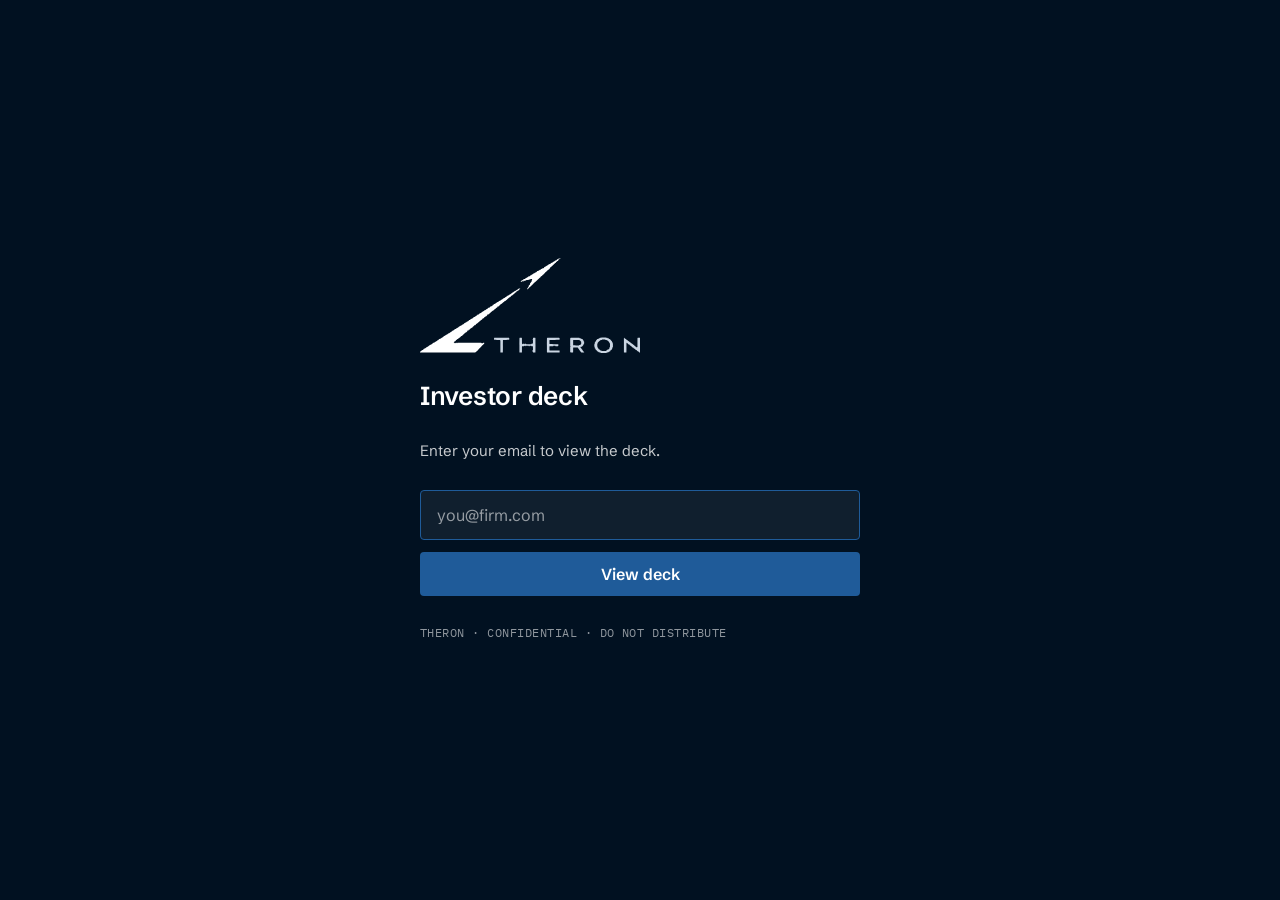
==== deck/index.html @ a3c17860 "Add email-gated investor deck at /deck 14-slide raise deck exported from Claude Design (design-syste" ====
<!DOCTYPE html>
<html lang="en">
<head>
<meta charset="UTF-8">
<meta name="viewport" content="width=device-width, initial-scale=1.0">
<meta name="robots" content="noindex, nofollow">
<title>Theron — Investor Deck</title>
<link rel="icon" href="../assets/favicon.svg" type="image/svg+xml">
<link rel="stylesheet" href="ds/tokens/fonts.css">
<link rel="stylesheet" href="ds/tokens/colors.css">
<link rel="stylesheet" href="ds/tokens/typography.css">
<link rel="stylesheet" href="ds/tokens/spacing.css">
<link rel="stylesheet" href="ds/tokens/effects.css">
<style>
:root{--d-display:96px;--d-title:72px;--d-subtitle:44px;--d-body:34px;--d-small:28px;--d-mono:24px;--d-callout:200px;--d-pad-x:96px;--d-pad-top:104px;--d-pad-bottom:150px;--d-gap-title:48px;--d-gap-item:24px}
html,body{margin:0;padding:0;background:var(--near-black);height:100%;overflow:hidden}
a{color:var(--brand-blue)}a:hover{color:var(--brand-blue-hover)}

/* ---- Email gate ---- */
#gate{position:fixed;inset:0;display:flex;align-items:center;justify-content:center;background:var(--near-black);z-index:100;padding:24px}
.gate-card{width:100%;max-width:440px;display:flex;flex-direction:column;gap:28px}
.gate-card img{width:220px;align-self:flex-start}
.gate-card h1{margin:0;font:600 26px/1.2 var(--font-sans);color:#fff;letter-spacing:-.01em}
.gate-card p{margin:0;font:400 15px/1.5 var(--font-sans);color:var(--white-2)}
.gate-form{display:flex;flex-direction:column;gap:12px}
.gate-form input{font:400 16px/1 var(--font-sans);padding:14px 16px;border-radius:4px;border:1px solid var(--line-on-dark);background:rgba(255,255,255,.06);color:#fff;outline:none}
.gate-form input::placeholder{color:var(--white-3)}
.gate-form input:focus{border-color:var(--brand-blue)}
.gate-form button{font:600 16px/1 var(--font-sans);padding:14px 16px;border-radius:4px;border:none;background:var(--brand-blue);color:#fff;cursor:pointer}
.gate-form button:hover{background:var(--brand-blue-hover)}
.gate-error{font:400 13px/1.4 var(--font-sans);color:var(--signal-orange);display:none}
.gate-note{font:400 12px/1.5 var(--font-mono);color:var(--white-3);letter-spacing:.04em}

/* ---- Deck ---- */
#deck{position:fixed;inset:0;display:none;align-items:center;justify-content:center;user-select:none;-webkit-user-select:none;cursor:pointer}
#stage{position:relative;width:1920px;height:1080px;transform-origin:center center;overflow:hidden;background:var(--near-black)}
#stage section{position:absolute;top:0;left:0;width:1920px;height:1080px;box-sizing:border-box}
#stage section:not(.active){display:none !important}
#hud{position:fixed;left:0;right:0;bottom:0;display:flex;align-items:center;justify-content:space-between;padding:14px 20px;z-index:50;pointer-events:none;opacity:.85}
#hud .counter{font:500 12px/1 var(--font-mono);letter-spacing:.08em;color:rgba(255,255,255,.55)}
#hud .hint{font:500 11px/1 var(--font-mono);letter-spacing:.08em;color:rgba(255,255,255,.35);text-transform:uppercase}
#progress{position:fixed;top:0;left:0;height:2px;background:var(--brand-blue);z-index:60;transition:width .25s ease}
</style>
</head>
<body>

<div id="gate">
  <div class="gate-card">
    <img src="assets/logo/theron-lockup-reverse.svg" alt="Theron">
    <h1>Investor deck</h1>
    <p>Enter your email to view the deck.</p>
    <form class="gate-form" id="gateForm">
      <input type="email" id="gateEmail" name="email" placeholder="you@firm.com" required autocomplete="email" autofocus>
      <button type="submit" id="gateBtn">View deck</button>
      <div class="gate-error" id="gateError">Please enter a valid email address.</div>
    </form>
    <div class="gate-note">THERON &middot; CONFIDENTIAL &middot; DO NOT DISTRIBUTE</div>
  </div>
</div>

<div id="progress"></div>
<div id="deck">
  <div id="stage">
<section data-label="Cover" style="background:var(--near-black);color:#fff;font-family:var(--font-sans);overflow:hidden" data-om-slide-id="8770e56f">
  <div style="position:absolute;inset:0"><img src="assets/cover-humvee-sunset.png" alt="Turret mounted on a Humvee at dusk, Wyoming, 24 August 2026" style="display:block;width:100%;height:100%;object-fit:cover;opacity:.55;transform:rotate(3.5deg) scale(1.1);transform-origin:center"></div>
  <div style="position:absolute;inset:0;background:linear-gradient(180deg,rgba(1,17,33,.35) 0%,rgba(1,17,33,.9) 100%);pointer-events:none"></div>
  <div style="position:absolute;top:var(--d-pad-top);left:var(--d-pad-x);display:flex;flex-direction:column;gap:32px;pointer-events:none">
    <div style="width:48px;height:6px;background:var(--signal-orange)"></div>
    <img src="assets/logo/theron-lockup-reverse.svg" alt="Theron Defense" style="width:260px">
  </div>
  <div style="position:absolute;left:var(--d-pad-x);right:var(--d-pad-x);bottom:var(--d-pad-bottom);display:flex;flex-direction:column;gap:32px;pointer-events:none">
    <div style="font:500 var(--d-mono)/1 var(--font-mono);letter-spacing:.06em;text-transform:uppercase;color:var(--white-2)">RAISE ROUND · SEPTEMBER 2026</div>
    <h1 style="margin:0;font:700 var(--d-display)/1.02 var(--font-sans);letter-spacing:-.02em;max-width:1400px;text-wrap:pretty">Defense hardware, <br>built at the speed of software.</h1>
  </div>
  <div style="position:absolute;left:var(--d-pad-x);right:var(--d-pad-x);bottom:44px;display:flex;justify-content:space-between;font:400 var(--d-mono)/1 var(--font-mono);letter-spacing:.06em;text-transform:uppercase;color:var(--white-3)"><span>THERON DEFENSE</span><span>01</span></div>
</section>

<section data-label="Best small C-UAS" style="background:var(--warm-light);color:var(--near-black);font-family:var(--font-sans);box-sizing:border-box;display:grid;grid-template-columns:860px minmax(0,1fr);overflow:hidden" data-om-slide-id="d2d1223f">
  <div style="height:1080px;overflow:hidden;background:var(--warm-mid)">
    <img src="assets/turret-closeup-860-v20.png" alt="Turret head on a vehicle roof, 19 August 2026" style="display:block;width:100%;height:100%;object-fit:cover">
  </div>
  <div style="position:relative;padding:var(--d-pad-top) var(--d-pad-x) var(--d-pad-bottom) 64px;display:flex;flex-direction:column;justify-content:center;gap:56px">
    <h2 style="margin:0;font:700 var(--d-title)/1.05 var(--font-sans);letter-spacing:-.02em;text-wrap:pretty">We built the smallest and cheapest C-UAS system in the market</h2>
    <div style="display:flex;flex-direction:column;gap:20px">
      <div style="display:flex;flex-wrap:wrap;gap:24px 56px">
        <div style="font:500 72px/1 var(--font-mono);letter-spacing:-.02em;color:var(--signal-orange)">10x smaller*</div>
        <div style="font:500 72px/1 var(--font-mono);letter-spacing:-.02em;color:var(--signal-orange)">10x cheaper*</div>
      </div>
      <div style="font:400 var(--d-mono)/1.4 var(--font-mono);letter-spacing:.06em;text-transform:uppercase;color:var(--ink-3)">* COMPARED TO ACS BULLFROG</div>
    </div>
    <div style="position:absolute;left:64px;right:var(--d-pad-x);bottom:44px;display:flex;justify-content:space-between;font:400 var(--d-mono)/1 var(--font-mono);letter-spacing:.06em;text-transform:uppercase;color:var(--ink-3)"><span>THERON DEFENSE</span><span>02</span></div>
  </div>
</section>

<section data-label="5 months, under $500K" style="background:var(--warm-light);color:var(--near-black);font-family:var(--font-sans);padding:var(--d-pad-top) var(--d-pad-x) var(--d-pad-bottom);box-sizing:border-box;display:flex;flex-direction:column;gap:32px" data-om-slide-id="7a0f0cd4">
  <div style="display:flex;flex-direction:column;gap:var(--d-gap-item)">
    <h2 style="margin:0;font:700 var(--d-title)/1.05 var(--font-sans);letter-spacing:-.02em">We developed it in 5 months</h2>
    <p style="margin:0;font:500 var(--d-small)/1.3 var(--font-sans);color:var(--ink-2);text-wrap:pretty">Speed is our moat. We developed a playbook to move military hardware development at the speed of software.</p>
  </div>
  <div style="display:flex;flex-direction:column;flex:1;justify-content:flex-start">
    <div style="background:#fff;border:1px solid var(--line);border-radius:4px;padding:32px;display:flex;flex-direction:column;gap:24px">
    <div style="font:500 var(--d-mono)/1 var(--font-mono);letter-spacing:.06em;text-transform:uppercase;color:var(--ink-3)">TIME TO A WORKING PRODUCT</div>
    <div style="display:grid;grid-template-columns:max-content 1fr;column-gap:32px;row-gap:16px;align-items:center">
      <div></div>
      <div style="position:relative;height:28px;border-bottom:1px solid var(--line-strong)"><div style="position:absolute;left:0;top:0;font:500 var(--d-mono)/1 var(--font-mono);letter-spacing:.06em;text-transform:uppercase;color:var(--ink-3)">START</div><div style="position:absolute;left:254px;top:0;transform:translateX(-50%);font:500 var(--d-mono)/1 var(--font-mono);letter-spacing:.06em;text-transform:uppercase;color:var(--ink-3)">1 YR</div><div style="position:absolute;left:509px;top:0;transform:translateX(-50%);font:500 var(--d-mono)/1 var(--font-mono);letter-spacing:.06em;text-transform:uppercase;color:var(--ink-3)">2 YR</div><div style="position:absolute;left:763px;top:0;transform:translateX(-50%);font:500 var(--d-mono)/1 var(--font-mono);letter-spacing:.06em;text-transform:uppercase;color:var(--ink-3)">3 YR</div><div style="position:absolute;left:1017px;top:0;transform:translateX(-50%);font:500 var(--d-mono)/1 var(--font-mono);letter-spacing:.06em;text-transform:uppercase;color:var(--ink-3)">4 YR</div></div>
      <div style="display:flex;align-items:baseline;justify-content:space-between;gap:32px;white-space:nowrap"><div style="font:400 var(--d-small)/1.2 var(--font-sans)">Allen Control Systems</div><div style="font:500 var(--d-mono)/1 var(--font-mono);letter-spacing:.06em;text-transform:uppercase;color:var(--ink-2)">NO MVP</div></div>
      <div style="position:relative;height:40px;display:flex;align-items:center;gap:20px"><div style="width:1060px;flex:none;height:40px;background:var(--slate-blue-tint);border-radius:2px"></div><div style="font:500 var(--d-mono)/1 var(--font-mono);letter-spacing:.06em;text-transform:uppercase;color:var(--ink-2);white-space:nowrap">4+ YEARS</div></div>
      <div style="display:flex;align-items:baseline;justify-content:space-between;gap:32px;white-space:nowrap"><div style="font:400 var(--d-small)/1.2 var(--font-sans)">9 Mothers</div><div style="font:500 var(--d-mono)/1 var(--font-mono);letter-spacing:.06em;text-transform:uppercase;color:var(--ink-2)">NO MVP</div></div>
      <div style="position:relative;height:40px;display:flex;align-items:center;gap:20px"><div style="width:551px;flex:none;height:40px;background:var(--slate-blue-tint);border-radius:2px"></div><div style="font:500 var(--d-mono)/1 var(--font-mono);letter-spacing:.06em;text-transform:uppercase;color:var(--ink-2);white-space:nowrap">2+ YEARS</div></div>
      <div style="display:flex;align-items:baseline;justify-content:space-between;gap:32px;white-space:nowrap"><div style="font:600 var(--d-small)/1.2 var(--font-sans)">Theron</div><div style="font:500 var(--d-mono)/1 var(--font-mono);letter-spacing:.06em;text-transform:uppercase;color:var(--near-black)">WORKING PRODUCT</div></div>
      <div style="position:relative;height:40px;display:flex;align-items:center;gap:20px"><div style="width:110px;flex:none;height:40px;background:var(--signal-orange);border-radius:2px"></div><div style="font:500 var(--d-mono)/1 var(--font-mono);letter-spacing:.06em;text-transform:uppercase;color:var(--near-black);white-space:nowrap">5 MONTHS</div></div>
      </div>
    </div>
    <svg viewBox="0 0 1728 96" preserveAspectRatio="none" style="width:100%;height:96px;display:block;margin-top:-32px;position:relative" aria-hidden="true"><polygon points="479,0 564,0 1728,96 0,96" fill="rgba(232,223,218,.55)"></polygon><line x1="479" y1="0" x2="0" y2="96" stroke="rgba(1,17,33,.28)" stroke-width="1.5" stroke-dasharray="6 6" vector-effect="non-scaling-stroke"></line><line x1="564" y1="0" x2="1728" y2="96" stroke="rgba(1,17,33,.28)" stroke-width="1.5" stroke-dasharray="6 6" vector-effect="non-scaling-stroke"></line></svg>
    <div style="background:rgba(232,223,218,.55);border-radius:0 0 4px 4px;padding:40px 32px;display:flex;flex-direction:column;justify-content:center">
      <div style="position:relative">
        <div style="position:absolute;left:0;right:0;top:11px;height:1px;background:var(--line)"></div>
        <div style="display:grid;grid-template-columns:repeat(5,minmax(0,1fr));gap:32px;position:relative">
        <div style="display:flex;flex-direction:column;gap:12px;align-items:flex-start;text-align:left"><div style="width:22px;height:22px;border-radius:50%;background:var(--brand-blue);border:4px solid var(--warm-light);box-sizing:border-box"></div><div style="display:flex;flex-direction:column;gap:6px;align-items:flex-start"><div style="font:500 var(--d-mono)/1 var(--font-mono);letter-spacing:.06em;text-transform:uppercase;color:var(--near-black)">APR 14</div><div style="font:500 var(--d-mono)/1 var(--font-mono);letter-spacing:.06em;text-transform:uppercase;color:var(--ink-3)">DAY 0</div></div><div style="font:500 var(--d-small)/1.25 var(--font-sans);text-wrap:pretty">Incorporated</div></div>
        <div style="display:flex;flex-direction:column;gap:12px;align-items:flex-start;text-align:left"><div style="width:22px;height:22px;border-radius:50%;background:var(--brand-blue);border:4px solid var(--warm-light);box-sizing:border-box"></div><div style="display:flex;flex-direction:column;gap:6px;align-items:flex-start"><div style="font:500 var(--d-mono)/1 var(--font-mono);letter-spacing:.06em;text-transform:uppercase;color:var(--near-black)">MAY 17</div><div style="font:500 var(--d-mono)/1 var(--font-mono);letter-spacing:.06em;text-transform:uppercase;color:var(--ink-3)">DAY 33</div></div><div style="font:500 var(--d-small)/1.25 var(--font-sans);text-wrap:pretty">First stationary interception</div></div>
        <div style="display:flex;flex-direction:column;gap:12px;align-items:flex-start;text-align:left"><div style="width:22px;height:22px;border-radius:50%;background:var(--brand-blue);border:4px solid var(--warm-light);box-sizing:border-box"></div><div style="display:flex;flex-direction:column;gap:6px;align-items:flex-start"><div style="font:500 var(--d-mono)/1 var(--font-mono);letter-spacing:.06em;text-transform:uppercase;color:var(--near-black)">JUN 24</div><div style="font:500 var(--d-mono)/1 var(--font-mono);letter-spacing:.06em;text-transform:uppercase;color:var(--ink-3)">DAY 71</div></div><div style="font:500 var(--d-small)/1.25 var(--font-sans);text-wrap:pretty">Stationary interception rate over 90%</div></div>
        <div style="display:flex;flex-direction:column;gap:12px;align-items:flex-start;text-align:left"><div style="width:22px;height:22px;border-radius:50%;background:var(--brand-blue);border:4px solid var(--warm-light);box-sizing:border-box"></div><div style="display:flex;flex-direction:column;gap:6px;align-items:flex-start"><div style="font:500 var(--d-mono)/1 var(--font-mono);letter-spacing:.06em;text-transform:uppercase;color:var(--near-black)">AUG 11</div><div style="font:500 var(--d-mono)/1 var(--font-mono);letter-spacing:.06em;text-transform:uppercase;color:var(--ink-3)">DAY 119</div></div><div style="font:500 var(--d-small)/1.25 var(--font-sans);text-wrap:pretty">First intercept from a moving vehicle</div></div>
        <div style="display:flex;flex-direction:column;gap:12px;align-items:flex-start;text-align:left"><div style="width:22px;height:22px;border-radius:50%;background:var(--brand-blue);border:4px solid var(--warm-light);box-sizing:border-box"></div><div style="display:flex;flex-direction:column;gap:6px;align-items:flex-start"><div style="font:500 var(--d-mono)/1 var(--font-mono);letter-spacing:.06em;text-transform:uppercase;color:var(--near-black)">SEP 2</div><div style="font:500 var(--d-mono)/1 var(--font-mono);letter-spacing:.06em;text-transform:uppercase;color:var(--ink-3)">DAY 141</div></div><div style="font:500 var(--d-small)/1.25 var(--font-sans);text-wrap:pretty">Moving interception rate over 90%</div></div>
        </div>
      </div>
    </div>
  </div>
  <div style="position:absolute;left:var(--d-pad-x);right:var(--d-pad-x);bottom:44px;display:flex;justify-content:space-between;font:400 var(--d-mono)/1 var(--font-mono);letter-spacing:.06em;text-transform:uppercase;color:var(--ink-3)"><span>THERON DEFENSE</span><span>03</span></div>
</section>



<section data-label="Then we went to market" style="background:var(--near-black);color:#fff;font-family:var(--font-sans);padding:var(--d-pad-top) var(--d-pad-x) var(--d-pad-bottom);box-sizing:border-box;display:flex;flex-direction:column;justify-content:flex-end;gap:var(--d-gap-title);position:relative;overflow:hidden" data-om-slide-id="ef45b42f">
  <div style="position:absolute;inset:0;pointer-events:none"><img src="assets/theron-demo-3-15s.gif" alt="" style="display:block;width:100%;height:100%;object-fit:cover;opacity:.7"></div>
  <div style="position:absolute;inset:0;background:linear-gradient(180deg,rgba(1,17,33,0) 0%,rgba(1,17,33,.15) 45%,rgba(1,17,33,.92) 100%);pointer-events:none"></div>
  <p style="position:relative;margin:0;font:500 var(--d-subtitle)/1.25 var(--font-sans);color:var(--white-2);max-width:1500px;text-wrap:pretty">After talking to customers, <br>we realized we are not just the smallest and cheapest...</p>
  <h2 style="position:relative;margin:0;font:700 var(--d-display)/1.02 var(--font-sans);letter-spacing:-.02em;white-space:nowrap">We are the only solution that works.</h2>
  <div style="position:absolute;left:var(--d-pad-x);right:var(--d-pad-x);bottom:44px;display:flex;justify-content:space-between;font:400 var(--d-mono)/1 var(--font-mono);letter-spacing:.06em;text-transform:uppercase;color:var(--white-3)"><span>THERON DEFENSE</span><span>04</span></div>
</section>

<section data-label="Evidence 1: the reaction" style="background:var(--warm-light);color:var(--near-black);font-family:var(--font-sans);padding:var(--d-pad-top) var(--d-pad-x) var(--d-pad-bottom);box-sizing:border-box;display:flex;flex-direction:column;gap:var(--d-gap-title)" data-om-slide-id="8a651738">
  <div style="display:flex;flex-direction:column;gap:var(--d-gap-item)">
    <h2 style="margin:0;font:700 var(--d-title)/1.05 var(--font-sans);letter-spacing:-.02em">Evidence 1: the reaction</h2>
  </div>
  <div style="display:grid;grid-template-columns:560px 1fr;gap:56px;flex:1;min-height:0">
    <div style="display:flex;flex-direction:column;gap:20px">
      <div style="position:relative;flex:1;min-height:0;background:var(--slate-blue);border-radius:4px;overflow:hidden">
        <div style="position:absolute;inset:0"><img src="assets/theron-demo.gif" alt="Field demo footage" style="display:block;width:100%;height:100%;object-fit:cover"></div>
        <div style="position:absolute;left:20px;top:20px;background:var(--near-black);color:#fff;padding:10px 14px;font:500 var(--d-mono)/1 var(--font-mono);letter-spacing:.06em;text-transform:uppercase">SHOTS SIMPLY CUT TOGETHER</div>
      </div>
      <div style="font:400 var(--d-small)/1.35 var(--font-sans);color:var(--ink-2)">What we showed: field video, no sizzle reel, no CGI.</div>
    </div>
    <div style="display:flex;flex-direction:column;gap:28px">
      <div style="background:#fff;border:1px solid var(--line);border-radius:4px;padding:28px 32px;display:flex;flex-direction:column;gap:16px">
        <div style="font:500 var(--d-mono)/1 var(--font-mono);letter-spacing:.06em;text-transform:uppercase;color:var(--brand-blue)">IMMEDIATE RESPONSE</div>
        <div style="display:grid;grid-template-columns:1fr 1fr 1fr;gap:24px">
          <div style="display:flex;flex-direction:column;gap:8px"><div style="font:500 var(--d-mono)/1 var(--font-mono);letter-spacing:.06em;text-transform:uppercase;color:var(--ink-3)">WHO</div><div style="font:500 var(--d-small)/1.3 var(--font-sans)">[Unit / organisation, by role]</div></div>
          <div style="display:flex;flex-direction:column;gap:8px"><div style="font:500 var(--d-mono)/1 var(--font-mono);letter-spacing:.06em;text-transform:uppercase;color:var(--ink-3)">WHAT THEY SAID</div><div style="font:500 var(--d-small)/1.3 var(--font-sans)">[Quote or paraphrase]</div></div>
          <div style="display:flex;flex-direction:column;gap:8px"><div style="font:500 var(--d-mono)/1 var(--font-mono);letter-spacing:.06em;text-transform:uppercase;color:var(--ink-3)">HOW FAST THEY MOVED</div><div style="font:500 var(--d-small)/1.3 var(--font-sans)">[Days from demo to next step]</div></div>
        </div>
      </div>
      <div style="background:#fff;border:1px solid var(--line);border-radius:4px;padding:28px 32px;display:flex;flex-direction:column;gap:16px">
        <div style="font:500 var(--d-mono)/1 var(--font-mono);letter-spacing:.06em;text-transform:uppercase;color:var(--brand-blue)">THE PIPELINE IT PRODUCED</div>
        <div style="display:grid;grid-template-columns:1fr 1fr 1fr;gap:24px">
          <div style="display:flex;flex-direction:column;gap:8px"><div style="font:500 var(--d-mono)/1 var(--font-mono);letter-spacing:.06em;text-transform:uppercase;color:var(--ink-3)">LOIS</div><div style="font:500 var(--d-body)/1.2 var(--font-mono)">0</div></div>
          <div style="display:flex;flex-direction:column;gap:8px"><div style="font:500 var(--d-mono)/1 var(--font-mono);letter-spacing:.06em;text-transform:uppercase;color:var(--ink-3)">US MILITARY ENGAGEMENTS</div><div style="font:500 var(--d-body)/1.2 var(--font-mono)">0</div></div>
          <div style="display:flex;flex-direction:column;gap:8px"><div style="font:500 var(--d-mono)/1 var(--font-mono);letter-spacing:.06em;text-transform:uppercase;color:var(--ink-3)">SIZE · STAGE</div><div style="font:500 var(--d-body)/1.2 var(--font-mono)">0</div></div>
        </div>
      </div>
      <div style="background:var(--warm-mid);border-radius:4px;padding:24px 32px;font:500 var(--d-body)/1.25 var(--font-sans);text-wrap:pretty">This is how people react to the first working product, not the third.</div>
    </div>
  </div>
  <div style="position:absolute;left:var(--d-pad-x);right:var(--d-pad-x);bottom:44px;display:flex;justify-content:space-between;font:400 var(--d-mono)/1 var(--font-mono);letter-spacing:.06em;text-transform:uppercase;color:var(--ink-3)"><span>THERON DEFENSE</span><span>05</span></div>
</section>

<section data-label="Evidence 2: Ukraine and Israel" style="background:var(--warm-light);color:var(--near-black);font-family:var(--font-sans);padding:var(--d-pad-top) var(--d-pad-x) var(--d-pad-bottom);box-sizing:border-box;display:flex;flex-direction:column;gap:var(--d-gap-title)" data-om-slide-id="836647dc">
  <div style="display:flex;flex-direction:column;gap:var(--d-gap-item)">
    <h2 style="margin:0;font:700 var(--d-title)/1.05 var(--font-sans);letter-spacing:-.02em">Evidence 2: Ukraine and Israel</h2>
    <p style="margin:0;font:500 var(--d-subtitle)/1.2 var(--font-sans);color:var(--brand-blue);text-wrap:pretty">A Ukrainian demo is a US demo. SOCOM scouts are in the room.</p>
  </div>
  <div style="display:grid;grid-template-columns:1fr 1fr;gap:40px;flex:1;min-height:0">
    <div style="background:#fff;border:1px solid var(--line);border-radius:4px;padding:32px 36px;display:flex;flex-direction:column;gap:20px">
      <div style="font:500 var(--d-mono)/1 var(--font-mono);letter-spacing:.06em;text-transform:uppercase;color:var(--brand-blue)">UKRAINE</div>
      <div style="font:600 var(--d-body)/1.25 var(--font-sans);text-wrap:pretty">Combat customer. US observers present at demos.</div>
      <div style="display:grid;grid-template-columns:260px 1fr;row-gap:14px;column-gap:24px;padding-top:12px;border-top:1px solid var(--line)">
        <div style="font:500 var(--d-mono)/1.3 var(--font-mono);letter-spacing:.06em;text-transform:uppercase;color:var(--ink-3)">UNITS</div><div style="font:500 var(--d-small)/1.3 var(--font-sans)">[By role]</div>
        <div style="font:500 var(--d-mono)/1.3 var(--font-mono);letter-spacing:.06em;text-transform:uppercase;color:var(--ink-3)">STAGE</div><div style="font:500 var(--d-small)/1.3 var(--font-sans)">[Demo · test · LOI]</div>
        <div style="font:500 var(--d-mono)/1.3 var(--font-mono);letter-spacing:.06em;text-transform:uppercase;color:var(--ink-3)">NEAR-TERM MILESTONE</div><div style="font:500 var(--d-small)/1.3 var(--font-sans)">[What · when]</div>
      </div>
    </div>
    <div style="background:#fff;border:1px solid var(--line);border-radius:4px;padding:32px 36px;display:flex;flex-direction:column;gap:20px">
      <div style="font:500 var(--d-mono)/1 var(--font-mono);letter-spacing:.06em;text-transform:uppercase;color:var(--brand-blue)">ISRAEL</div>
      <div style="font:600 var(--d-body)/1.25 var(--font-sans);text-wrap:pretty">Same shape: combat validation US acquisitions already trusts.</div>
      <div style="display:grid;grid-template-columns:260px 1fr;row-gap:14px;column-gap:24px;padding-top:12px;border-top:1px solid var(--line)">
        <div style="font:500 var(--d-mono)/1.3 var(--font-mono);letter-spacing:.06em;text-transform:uppercase;color:var(--ink-3)">UNITS</div><div style="font:500 var(--d-small)/1.3 var(--font-sans)">[By role]</div>
        <div style="font:500 var(--d-mono)/1.3 var(--font-mono);letter-spacing:.06em;text-transform:uppercase;color:var(--ink-3)">STAGE</div><div style="font:500 var(--d-small)/1.3 var(--font-sans)">[Demo · test · LOI]</div>
        <div style="font:500 var(--d-mono)/1.3 var(--font-mono);letter-spacing:.06em;text-transform:uppercase;color:var(--ink-3)">NEAR-TERM MILESTONE</div><div style="font:500 var(--d-small)/1.3 var(--font-sans)">[What · when]</div>
      </div>
    </div>
  </div>
  <div style="background:var(--warm-mid);border-radius:4px;padding:24px 32px;font:500 var(--d-body)/1.25 var(--font-sans);text-wrap:pretty">Any US company with a working product would be doing this. None are.</div>
  <div style="position:absolute;left:var(--d-pad-x);right:var(--d-pad-x);bottom:44px;display:flex;justify-content:space-between;font:400 var(--d-mono)/1 var(--font-mono);letter-spacing:.06em;text-transform:uppercase;color:var(--ink-3)"><span>THERON DEFENSE</span><span>06</span></div>
</section>

<section data-label="The window" style="background:var(--near-black);color:#fff;font-family:var(--font-sans);padding:var(--d-pad-top) var(--d-pad-x) var(--d-pad-bottom);box-sizing:border-box;display:flex;flex-direction:column;gap:var(--d-gap-title)" data-om-slide-id="3a10a0bf">
  <div style="display:flex;flex-direction:column;gap:28px">
    <div style="width:48px;height:6px;background:var(--signal-orange)"></div>
    <h2 style="margin:0;font:700 var(--d-title)/1.05 var(--font-sans);letter-spacing:-.02em;white-space:nowrap">The lead is temporary. The land grab isn't.</h2>
  </div>
  <div style="position:relative;height:560px;flex:none;margin-top:auto;margin-bottom:auto">
    <svg viewBox="0 0 1728 560" style="position:absolute;inset:0;width:100%;height:100%;overflow:visible" aria-hidden="true">
      <rect x="40" y="-64" width="520" height="554" fill="rgba(255,255,255,.07)"></rect>
      <line x1="560" y1="-64" x2="560" y2="490" stroke="rgba(255,255,255,.45)" stroke-width="2" stroke-dasharray="10 10"></line>
      <line x1="40" y1="490" x2="1728" y2="490" stroke="rgba(255,255,255,.55)" stroke-width="2"></line>
      <path d="M 60 470 C 500 470, 900 360, 1290 360" fill="none" stroke="rgba(255,255,255,.4)" stroke-width="6" stroke-dasharray="14 14"></path>
      <path d="M 60 470 C 420 470, 760 220, 1290 40" fill="none" stroke="#D96826" stroke-width="8"></path>
      <circle cx="60" cy="470" r="16" fill="#fff"></circle>
    </svg>
    <div style="position:absolute;left:80px;top:200px;width:440px; display: flex; flex-direction: column; align-items: flex-start; text-align: center; gap: 8px">
      <div style="font:500 var(--d-mono)/1.35 var(--font-mono);letter-spacing:.06em;text-transform:uppercase;color:var(--signal-orange)">EXECUTE INSIDE THE WINDOW</div>
      <div style="font: 500 var(--d-small)/1.3 var(--font-sans); text-wrap: pretty; text-align: left">Land and expand before anyone else has a working product.</div>
    </div>
    <div style="position:absolute;left:900px;top:402px;width:760px;display:flex;flex-direction:column;gap:4px">
      
      <div style="font:500 var(--d-mono)/1.35 var(--font-mono);letter-spacing:.06em;text-transform:uppercase;color:var(--white-2)">MISS IT</div><div style="font:500 var(--d-small)/1.3 var(--font-sans);color:var(--white-2);text-wrap:pretty">Others catch up. We compete on price and size.</div>
    </div>
    <div style="position:absolute;left:1320px;top:-40px;width:408px;box-sizing:border-box;padding:0;display:flex;flex-direction:column;gap:8px">
      <div style="font:500 72px/1 var(--font-mono);letter-spacing:-.02em;color:var(--signal-orange)">$10B+</div>
      <div style="font:400 var(--d-small)/1.3 var(--font-sans);color:var(--white-2)">valuation</div>
    </div>
    <div style="position:absolute;left:1320px;top:275px;width:408px;box-sizing:border-box;padding:0;display:flex;flex-direction:column;gap:8px">
      <div style="font:500 72px/1 var(--font-mono);letter-spacing:-.02em">$100M+</div>
      <div style="font:400 var(--d-small)/1.3 var(--font-sans);color:var(--white-2)">valuation</div>
    </div>
    <div style="position:absolute;left:40px;top:508px;display:flex;flex-direction:column;gap:4px">
      <div style="font:500 var(--d-mono)/1.35 var(--font-mono);letter-spacing:.06em;text-transform:uppercase;color:var(--white-2)">NOW</div>
      <div style="font:500 var(--d-mono)/1.35 var(--font-mono);letter-spacing:.06em;text-transform:uppercase;color:var(--white-2)">SEP 2026</div>
    </div>
    <div style="position:absolute;left:560px;top:508px;transform:translateX(-50%);display:flex;flex-direction:column;gap:4px;text-align:center">
      <div style="font:500 var(--d-mono)/1.35 var(--font-mono);letter-spacing:.06em;text-transform:uppercase;color:var(--white-2)">6–12 MONTHS</div>
      <div style="font:500 var(--d-mono)/1.35 var(--font-mono);letter-spacing:.06em;text-transform:uppercase;color:var(--white-2)">WINDOW CLOSES</div>
    </div>
    <div style="position:absolute;right:0;top:508px;display:flex;flex-direction:column;gap:4px;text-align:right">
      <div style="font:500 var(--d-mono)/1.35 var(--font-mono);letter-spacing:.06em;text-transform:uppercase;color:var(--white-2)">2 YEARS</div>
      <div style="font:500 var(--d-mono)/1.35 var(--font-mono);letter-spacing:.06em;text-transform:uppercase;color:var(--white-2)">APR 2028</div>
    </div>
  </div>
  <div style="position:absolute;left:var(--d-pad-x);right:var(--d-pad-x);bottom:44px;display:flex;justify-content:space-between;font:400 var(--d-mono)/1 var(--font-mono);letter-spacing:.06em;text-transform:uppercase;color:var(--white-3)"><span>THERON DEFENSE</span><span>07</span></div>
</section>









<section data-label="Land and expand" style="background:var(--warm-light);color:var(--near-black);font-family:var(--font-sans);padding:72px var(--d-pad-x) 110px;box-sizing:border-box;display:flex;flex-direction:column;gap:24px" data-om-slide-id="52c6a06a">
  <div style="display:grid;grid-template-columns:1.3fr 1fr;grid-template-rows:repeat(5,auto);column-gap:32px;row-gap:16px;align-items:start;flex:1;align-content:space-between">
    <div style="background:#fff;border:1px solid var(--line);border-top:3px solid var(--brand-blue);border-radius:4px;padding:20px 28px;display:grid;grid-row:1 / span 5;grid-template-rows:subgrid;gap:10px">
      <div style="display:flex;align-items:baseline;gap:20px;font:500 var(--d-mono)/1 var(--font-mono);letter-spacing:.06em;text-transform:uppercase"><div style="color:var(--signal-orange)">4–6 WEEKS FUNDED</div><div style="color:var(--ink-3);text-decoration:line-through">4–6 MONTHS</div></div>
      <div style="font:600 var(--d-subtitle)/1.15 var(--font-sans);letter-spacing:-.01em;text-wrap:pretty">Land: put a combat-ready system in every customer's hands</div>
      <div style="display:flex;flex-direction:column;gap:10px;padding-top:20px;border-top:1px solid var(--line)"><div style="align-self:flex-start;background:var(--brand-blue);color:#fff;padding:10px 14px;font:500 var(--d-mono)/1 var(--font-mono);letter-spacing:.06em;text-transform:uppercase">GOALS</div><div style="display:flex;gap:12px;align-items:baseline"><div style="font:400 var(--d-small)/1.3 var(--font-sans);color:var(--brand-blue)">·</div><div style="font:400 var(--d-small)/1.3 var(--font-sans);color:var(--ink-2)">Complete ruggedization</div></div><div style="display:flex;gap:12px;align-items:baseline"><div style="font:400 var(--d-small)/1.3 var(--font-sans);color:var(--brand-blue)">·</div><div style="font:400 var(--d-small)/1.3 var(--font-sans);color:var(--ink-2)">Finalize the design for manufacturing</div></div><div style="display:flex;gap:12px;align-items:baseline"><div style="font:400 var(--d-small)/1.3 var(--font-sans);color:var(--brand-blue)">·</div><div style="font:400 var(--d-small)/1.3 var(--font-sans);color:var(--ink-2)">Gain even more sales engagements</div></div></div>
      <div style="display:flex;flex-direction:column;gap:10px;padding-top:20px;border-top:1px solid var(--line)"><div style="align-self:flex-start;background:var(--brand-blue);color:#fff;padding:10px 14px;font:500 var(--d-mono)/1 var(--font-mono);letter-spacing:.06em;text-transform:uppercase">PURCHASES</div><div style="display:grid;grid-template-columns:140px 1fr;gap:28px;align-items:baseline"><div style="font:500 var(--d-mono)/1.3 var(--font-mono);letter-spacing:.06em;text-transform:uppercase;white-space:nowrap">· RENO</div><div style="font:400 var(--d-small)/1.3 var(--font-sans);color:var(--ink-2)">Development and production facility</div></div><div style="display:grid;grid-template-columns:140px 1fr;gap:28px;align-items:baseline"><div style="font:500 var(--d-mono)/1.3 var(--font-mono);letter-spacing:.06em;text-transform:uppercase;white-space:nowrap"></div><div style="font:400 var(--d-small)/1.3 var(--font-sans);color:var(--ink-2)">Test site</div></div><div style="display:grid;grid-template-columns:140px 1fr;gap:28px;align-items:baseline"><div style="font:500 var(--d-mono)/1.3 var(--font-mono);letter-spacing:.06em;text-transform:uppercase;white-space:nowrap"></div><div style="font:400 var(--d-small)/1.3 var(--font-sans);color:var(--ink-2)">Fabrication machinery</div></div><div style="display:grid;grid-template-columns:140px 1fr;gap:28px;align-items:baseline"><div style="font:500 var(--d-mono)/1.3 var(--font-mono);letter-spacing:.06em;text-transform:uppercase;white-space:nowrap">· SF</div><div style="font:400 var(--d-small)/1.3 var(--font-sans);color:var(--ink-2)">Development and low-volume production facility</div></div><div style="display:grid;grid-template-columns:140px 1fr;gap:28px;align-items:baseline"><div style="font:500 var(--d-mono)/1.3 var(--font-mono);letter-spacing:.06em;text-transform:uppercase;white-space:nowrap"></div><div style="font:400 var(--d-small)/1.3 var(--font-sans);color:var(--ink-2)">Fabrication machinery</div></div></div>
      <div style="display:flex;flex-direction:column;gap:10px;padding-top:20px;border-top:1px solid var(--line)"><div style="align-self:flex-start;background:var(--brand-blue);color:#fff;padding:10px 14px;font:500 var(--d-mono)/1 var(--font-mono);letter-spacing:.06em;text-transform:uppercase">HIRES</div><div style="display:flex;gap:12px;align-items:baseline"><div style="font:400 var(--d-small)/1.3 var(--font-sans);color:var(--brand-blue)">·</div><div style="font:400 var(--d-small)/1.3 var(--font-sans);color:var(--ink-2)">Medium-skill production staff</div></div><div style="display:flex;gap:12px;align-items:baseline"><div style="font:400 var(--d-small)/1.3 var(--font-sans);color:var(--brand-blue)">·</div><div style="font:400 var(--d-small)/1.3 var(--font-sans);color:var(--ink-2)">Targeted engineering hires for production</div></div><div style="display:flex;gap:12px;align-items:baseline"><div style="font:400 var(--d-small)/1.3 var(--font-sans);color:var(--brand-blue)">·</div><div style="font:400 var(--d-small)/1.3 var(--font-sans);color:var(--ink-2)">Media and technical writers</div></div></div>
    </div>
    <div style="background:#fff;border:1px solid var(--line);border-top:3px solid var(--brand-blue);border-radius:4px;padding:20px 28px;display:grid;grid-row:1 / span 5;grid-template-rows:subgrid;gap:10px">
      <div style="display:flex;align-items:baseline;gap:20px;font:500 var(--d-mono)/1 var(--font-mono);letter-spacing:.06em;text-transform:uppercase"><div style="color:var(--signal-orange)">6–10 WEEKS FUNDED</div><div style="color:var(--ink-3);text-decoration:line-through">6–12 MONTHS</div></div>
      <div style="font:600 var(--d-subtitle)/1.15 var(--font-sans);letter-spacing:-.01em;text-wrap:pretty">Expand: ship at volume before anyone else has a product</div>
      <div style="display:flex;flex-direction:column;gap:10px;padding-top:20px;border-top:1px solid var(--line)"><div style="align-self:flex-start;background:var(--brand-blue);color:#fff;padding:10px 14px;font:500 var(--d-mono)/1 var(--font-mono);letter-spacing:.06em;text-transform:uppercase">GOALS</div><div style="display:flex;gap:12px;align-items:baseline"><div style="font:400 var(--d-small)/1.3 var(--font-sans);color:var(--brand-blue)">·</div><div style="font:400 var(--d-small)/1.3 var(--font-sans);color:var(--ink-2)">Engage every customer on site until they buy</div></div><div style="display:flex;gap:12px;align-items:baseline"><div style="font:400 var(--d-small)/1.3 var(--font-sans);color:var(--brand-blue)">·</div><div style="font:400 var(--d-small)/1.3 var(--font-sans);color:var(--ink-2)">Deploy in combat and prove efficacy</div></div></div>
      <div style="display:flex;flex-direction:column;gap:10px;padding-top:20px;border-top:1px solid var(--line)"><div style="align-self:flex-start;background:var(--brand-blue);color:#fff;padding:10px 14px;font:500 var(--d-mono)/1 var(--font-mono);letter-spacing:.06em;text-transform:uppercase">PURCHASES</div><div style="display:grid;grid-template-columns:140px 1fr;gap:28px;align-items:baseline"><div style="font:500 var(--d-mono)/1.3 var(--font-mono);letter-spacing:.06em;text-transform:uppercase;white-space:nowrap">· UKRAINE</div><div style="font:400 var(--d-small)/1.3 var(--font-sans);color:var(--ink-2)">Development site</div></div><div style="display:grid;grid-template-columns:140px 1fr;gap:28px;align-items:baseline"><div style="font:500 var(--d-mono)/1.3 var(--font-mono);letter-spacing:.06em;text-transform:uppercase;white-space:nowrap"></div><div style="font:400 var(--d-small)/1.3 var(--font-sans);color:var(--ink-2)">Production equipment</div></div><div style="display:grid;grid-template-columns:140px 1fr;gap:28px;align-items:baseline"><div style="font:500 var(--d-mono)/1.3 var(--font-mono);letter-spacing:.06em;text-transform:uppercase;white-space:nowrap">· RENO</div><div style="font:400 var(--d-small)/1.3 var(--font-sans);color:var(--ink-2)">Equipment for scaled production</div></div></div>
      <div style="display:flex;flex-direction:column;gap:10px;padding-top:20px;border-top:1px solid var(--line)"><div style="align-self:flex-start;background:var(--brand-blue);color:#fff;padding:10px 14px;font:500 var(--d-mono)/1 var(--font-mono);letter-spacing:.06em;text-transform:uppercase">HIRES</div><div style="display:flex;gap:12px;align-items:baseline"><div style="font:400 var(--d-small)/1.3 var(--font-sans);color:var(--brand-blue)">·</div><div style="font:400 var(--d-small)/1.3 var(--font-sans);color:var(--ink-2)">Forward-deployed engineers to run every engagement</div></div></div>
    </div>
  </div>
  <div style="position:absolute;left:var(--d-pad-x);right:var(--d-pad-x);bottom:44px;display:flex;justify-content:space-between;font:400 var(--d-mono)/1 var(--font-mono);letter-spacing:.06em;text-transform:uppercase;color:var(--ink-3)"><span>THERON DEFENSE</span><span>10</span></div>
</section><section data-label="The ask" style="background:var(--warm-light);color:var(--near-black);font-family:var(--font-sans);box-sizing:border-box;display:grid;grid-template-columns:minmax(0,1fr) 960px;overflow:hidden" data-om-slide-id="5e3f821a">
  <div style="position:relative;padding:var(--d-pad-top) 64px var(--d-pad-bottom) var(--d-pad-x);display:flex;flex-direction:column;justify-content:center;gap:var(--d-gap-item)">
    <h2 style="margin:0;font:700 var(--d-title)/1.05 var(--font-sans);letter-spacing:-.02em">The ask</h2>
    <div style="margin-top:var(--d-gap-item);font:500 144px/1 var(--font-mono);letter-spacing:-.03em;color:var(--signal-orange)">$4–10M</div>
    <p style="margin:var(--d-gap-item) 0 0;font:500 var(--d-subtitle)/1.2 var(--font-sans);text-wrap:pretty;max-width:800px">while the window is open.</p>
    <div style="position:absolute;left:var(--d-pad-x);right:64px;bottom:44px;display:flex;justify-content:space-between;font:400 var(--d-mono)/1 var(--font-mono);letter-spacing:.06em;text-transform:uppercase;color:var(--ink-3)"><span>THERON DEFENSE</span><span>11</span></div>
  </div>
  <div style="position:relative;height:1080px;background:var(--slate-blue);overflow:hidden">
    <img src="assets/grinding-2026-06-22-tall.png" alt="Grinding the turret mount in the workshop, 22 June 2026" style="display:block;width:100%;height:100%;object-fit:cover;transform:scaleX(-1)">
    <div style="position:absolute;left:24px;bottom:44px;background:var(--near-black);color:#fff;padding:10px 14px;font:500 var(--d-mono)/1 var(--font-mono);letter-spacing:.06em;text-transform:uppercase">BUILT IN THE SHOP · 22 JUNE 2026</div>
  </div>
</section>



<section data-label="Why the range" style="background:var(--warm-light);color:var(--near-black);font-family:var(--font-sans);padding:var(--d-pad-top) var(--d-pad-x) var(--d-pad-bottom);box-sizing:border-box;display:flex;flex-direction:column;gap:32px" data-om-slide-id="3a976c93">
  <div style="display:flex;flex-direction:column;gap:var(--d-gap-item)">
    <h2 style="margin:0;font:700 var(--d-title)/1.05 var(--font-sans);letter-spacing:-.02em">4 million wins this market.<br>10 million builds the next three.</h2>
  </div>
  <div style="display:grid;grid-template-columns:1fr 1fr;gap:32px;align-items:stretch;flex:1;min-height:0">
    <div style="background:#fff;border:1px solid var(--line);border-top:3px solid var(--brand-blue);border-radius:4px;padding:32px;display:flex;flex-direction:column;gap:20px">
      <div style="display:flex;flex-direction:column;gap:10px"><div style="font:500 var(--d-mono)/1 var(--font-mono);letter-spacing:.06em;text-transform:uppercase;color:var(--ink-3)">FLOOR</div><div style="font:500 72px/1 var(--font-mono);letter-spacing:-.03em">$4M</div></div>
      <div style="font:600 var(--d-subtitle)/1.15 var(--font-sans);letter-spacing:-.01em;text-wrap:pretty">Puts the turret into production and onto the battlefield</div>
      <div style="font:400 var(--d-small)/1.3 var(--font-sans);color:var(--ink-2)">Production line, first units delivered, scale into the c-uas market.</div>
    </div>
    <div style="background:#fff;border:1px solid var(--line);border-top:3px solid var(--brand-blue);border-radius:4px;padding:32px;display:flex;flex-direction:column;gap:20px">
      <div style="display:flex;flex-direction:column;gap:10px"><div style="font:500 var(--d-mono)/1 var(--font-mono);letter-spacing:.06em;text-transform:uppercase;color:var(--ink-3)">CEILING</div><div style="font:500 72px/1 var(--font-mono);letter-spacing:-.03em;color:var(--signal-orange)">$10M</div></div>
      <div style="font:600 var(--d-subtitle)/1.15 var(--font-sans);letter-spacing:-.01em;text-wrap:pretty">Runs the same playbook on the next three products now</div>
      <div style="font:400 var(--d-small)/1.3 var(--font-sans);color:var(--ink-2)">The playbook is underutilized on just one product. We apply it to emerging defense markets to dominate them all.</div>
      <div style="display:flex;flex-direction:column;gap:10px;padding-top:24px;border-top:1px solid var(--line);margin-top:auto">
        <div style="display:flex;gap:20px;align-items:baseline"><div style="font:500 var(--d-mono)/1 var(--font-mono);letter-spacing:.06em;text-transform:uppercase;color:var(--ink-3);white-space:nowrap">01</div><div style="font:500 var(--d-small)/1.3 var(--font-sans)">Anti-material variant of the turret</div></div>
        <div style="display:flex;gap:20px;align-items:baseline"><div style="font:500 var(--d-mono)/1 var(--font-mono);letter-spacing:.06em;text-transform:uppercase;color:var(--ink-3);white-space:nowrap">02</div><div style="font:500 var(--d-small)/1.3 var(--font-sans)">NDAA-compliant dual use technologies</div></div>
        <div style="display:flex;gap:20px;align-items:baseline"><div style="font:500 var(--d-mono)/1 var(--font-mono);letter-spacing:.06em;text-transform:uppercase;color:var(--ink-3);white-space:nowrap">03</div><div style="font:500 var(--d-small)/1.3 var(--font-sans)">Troop-deployed autonomous strike vehicle</div></div>
      </div>
    </div>
  </div>
  <div style="position:absolute;left:var(--d-pad-x);right:var(--d-pad-x);bottom:44px;display:flex;justify-content:space-between;font:400 var(--d-mono)/1 var(--font-mono);letter-spacing:.06em;text-transform:uppercase;color:var(--ink-3)"><span>THERON DEFENSE</span><span>12</span></div>
</section>

<section data-label="Appendix" style="background:var(--brand-blue);color:#fff;font-family:var(--font-sans);padding:var(--d-pad-top) var(--d-pad-x) var(--d-pad-bottom);box-sizing:border-box;display:flex;flex-direction:column;justify-content:center;gap:64px" data-om-slide-id="2c6576f3">
  <div style="display:flex;gap:40px;align-items:stretch">
    <div style="width:8px;flex:none;background:var(--signal-orange)"></div>
    <div style="display:flex;flex-direction:column;gap:28px">
      <div style="font:500 var(--d-mono)/1 var(--font-mono);letter-spacing:.06em;text-transform:uppercase;color:rgba(255,255,255,.72)">RAISE ROUND · SEPTEMBER 2026</div>
      <h2 style="margin:0;font:700 var(--d-display)/1.02 var(--font-sans);letter-spacing:-.02em">Appendix</h2>
    </div>
  </div>
  <div style="display:grid;grid-template-columns:repeat(3,minmax(0,1fr));gap:32px;padding-left:48px">
    <div style="display:flex;flex-direction:column;gap:12px;padding-top:20px;border-top:1px solid rgba(255,255,255,.3)"><div style="font:500 var(--d-mono)/1 var(--font-mono);letter-spacing:.06em;color:rgba(255,255,255,.72)">14</div><div style="font:500 var(--d-body)/1.2 var(--font-sans)">The playbook</div></div>
    <div style="display:flex;flex-direction:column;gap:12px;padding-top:20px;border-top:1px solid rgba(255,255,255,.3)"><div style="font:500 var(--d-mono)/1 var(--font-mono);letter-spacing:.06em;color:rgba(255,255,255,.72)">15</div><div style="font:500 var(--d-body)/1.2 var(--font-sans)">The team</div></div>
    <div style="display:flex;flex-direction:column;gap:12px;padding-top:20px;border-top:1px solid rgba(255,255,255,.3)"><div style="font:500 var(--d-mono)/1 var(--font-mono);letter-spacing:.06em;color:rgba(255,255,255,.72)">16</div><div style="font:500 var(--d-body)/1.2 var(--font-sans)">The problem we solve today</div></div>
  </div>
  <div style="position:absolute;left:var(--d-pad-x);right:var(--d-pad-x);bottom:44px;display:flex;justify-content:space-between;font:400 var(--d-mono)/1 var(--font-mono);letter-spacing:.06em;text-transform:uppercase;color:rgba(255,255,255,.72)"><span>THERON DEFENSE</span><span>13</span></div>
</section>

<section data-label="The playbook" style="background:var(--warm-light);color:var(--near-black);font-family:var(--font-sans);padding:var(--d-pad-top) var(--d-pad-x) var(--d-pad-bottom);box-sizing:border-box;display:flex;flex-direction:column;gap:32px" data-om-slide-id="2a445b50">
  <div style="display:flex;flex-direction:column;gap:var(--d-gap-item)">
    <div style="font:500 var(--d-mono)/1 var(--font-mono);letter-spacing:.06em;text-transform:uppercase;color:var(--ink-3)">WHY A TEAM THIS SIZE BEATS WELL-CAPITALIZED COMPETITORS</div>
    <h2 style="margin:0;font:700 var(--d-title)/1.05 var(--font-sans);letter-spacing:-.02em">The playbook</h2>
  </div>
  <div style="display:grid;grid-template-columns:1fr 1.5fr;gap:32px;flex:1;min-height:0;align-items:stretch">
    <div style="background:#fff;border:1px solid var(--line);border-top:3px solid var(--brand-blue);border-radius:4px;padding:24px 28px;display:flex;flex-direction:column;gap:16px;min-height:0">
      <div style="font:500 var(--d-mono)/1 var(--font-mono);letter-spacing:.06em;text-transform:uppercase;color:var(--brand-blue)">01</div>
      <div style="font:600 var(--d-subtitle)/1.15 var(--font-sans);letter-spacing:-.01em;text-wrap:pretty">Always think about the end user</div>
      <div style="display:flex;flex-direction:column;gap:14px;padding-top:18px;border-top:1px solid var(--line)">
        <div style="display:flex;gap:12px;align-items:baseline"><div style="font:400 var(--d-small)/1.3 var(--font-sans);color:var(--brand-blue)">·</div><div style="font:400 var(--d-small)/1.3 var(--font-sans);color:var(--ink-2)">Hold the problem at the centre of every product decision.</div></div>
        <div style="display:flex;gap:12px;align-items:baseline"><div style="font:400 var(--d-small)/1.3 var(--font-sans);color:var(--brand-blue)">·</div><div style="font:400 var(--d-small)/1.3 var(--font-sans);color:var(--ink-2)">Solving unnecessary problems is a waste of time.</div></div>
      </div>
      <div style="margin-top:auto;background:var(--warm-mid);border-radius:4px;padding:16px 20px;display:flex;flex-direction:column;gap:10px">
        <div style="font:500 var(--d-mono)/1 var(--font-mono);letter-spacing:.06em;text-transform:uppercase;color:var(--ink-3)">THE TRADEOFF YOU WILL SEE</div>
        <div style="font:500 var(--d-small)/1.3 var(--font-sans);text-wrap:pretty">Others claim farther interception ranges than ours. None of them can shoot while moving.</div>
      </div>
    </div>
    <div style="background:#fff;border:1px solid var(--line);border-top:3px solid var(--brand-blue);border-radius:4px;padding:24px 28px;display:flex;flex-direction:column;gap:16px;min-height:0">
      <div style="font:500 var(--d-mono)/1 var(--font-mono);letter-spacing:.06em;text-transform:uppercase;color:var(--brand-blue)">02</div>
      <div style="font:600 var(--d-subtitle)/1.15 var(--font-sans);letter-spacing:-.01em;text-wrap:pretty"><span style="letter-spacing: -0.44px;">Iteration speed above all: <br>t</span>he company that learns fastest wins</div>
      <div style="display:grid;grid-template-columns:1fr 1fr;gap:14px 28px;padding-top:16px;border-top:1px solid var(--line)">
        <div style="display:flex;flex-direction:column;gap:8px"><div style="font:600 var(--d-small)/1.25 var(--font-sans)">Live where you test</div><div style="font:400 24px/1.3 var(--font-sans);color:var(--ink-2)">The range is twenty minutes from the shop.</div></div>
        <div style="display:flex;flex-direction:column;gap:8px"><div style="font:600 var(--d-small)/1.25 var(--font-sans)">Overspec and measure</div><div style="font:400 24px/1.3 var(--font-sans);color:var(--ink-2)">Build with margin, then let the data cut it back.</div></div>
        <div style="display:flex;flex-direction:column;gap:8px"><div style="font:600 var(--d-small)/1.25 var(--font-sans)">Keep teams small</div><div style="font:400 24px/1.3 var(--font-sans);color:var(--ink-2)">Less overhead. In the age of AI, one software engineer owns a product end to end.</div></div>
        <div style="display:flex;flex-direction:column;gap:8px"><div style="font:600 var(--d-small)/1.25 var(--font-sans)">DFM first</div><div style="font:400 24px/1.3 var(--font-sans);color:var(--ink-2)">Reach for mass-produced components first. Lower BOM and, more importantly, shorter lead times. Only possible with a mass-producible product.</div></div>
      </div>
      <div style="margin-top:auto;display:flex;gap:28px;align-items:center;padding-top:16px;border-top:1px solid var(--line)">
        <div style="font:500 var(--d-mono)/1 var(--font-mono);letter-spacing:.06em;text-transform:uppercase;color:var(--ink-3);white-space:nowrap">SHORT LEAD TIMES</div>
        <div style="font:600 var(--d-body)/1.2 var(--font-sans);letter-spacing:-.01em">Weeks become days. Years become months.</div>
      </div>
    </div>
  </div>
  <div style="position:absolute;left:var(--d-pad-x);right:var(--d-pad-x);bottom:44px;display:flex;justify-content:space-between;font:400 var(--d-mono)/1 var(--font-mono);letter-spacing:.06em;text-transform:uppercase;color:var(--ink-3)"><span>THERON DEFENSE</span><span>14</span></div>
</section>

<section data-label="The team" style="background:var(--warm-light);color:var(--near-black);font-family:var(--font-sans);padding:var(--d-pad-top) var(--d-pad-x) var(--d-pad-bottom);box-sizing:border-box;display:flex;flex-direction:column;gap:40px" data-om-slide-id="01c86c81">
  <div style="display:flex;flex-direction:column;gap:var(--d-gap-item)">
    <h2 style="margin:0;font:700 var(--d-title)/1.05 var(--font-sans);letter-spacing:-.02em">The team</h2>
  </div>
  <div style="display:grid;grid-template-columns:repeat(3,minmax(0,1fr));gap:32px;flex:1;min-height:0;align-items:stretch">
    <div style="background:#fff;border:1px solid var(--line);border-radius:4px;overflow:hidden;display:flex;flex-direction:column"><div style="height:520px;flex:none;overflow:hidden;background:var(--warm-mid)"><img src="https://therondefense.com/assets/team/hagen/01.jpg" alt="Hagen O'Neill" style="display:block;width:100%;height:100%;object-fit:cover;object-position:center top"></div><div style="display:flex;flex-direction:column;gap:10px;padding:28px 32px"><div style="font:600 var(--d-subtitle)/1.15 var(--font-sans)">Hagen O'Neill</div><div style="font:500 var(--d-mono)/1 var(--font-mono);letter-spacing:.06em;text-transform:uppercase;color:var(--brand-blue)">CEO</div><div style="font:400 var(--d-body)/1.3 var(--font-sans);color:var(--ink-2)">Software · Company growth</div></div></div>
    <div style="background:#fff;border:1px solid var(--line);border-radius:4px;overflow:hidden;display:flex;flex-direction:column"><div style="height:520px;flex:none;overflow:hidden;background:var(--warm-mid)"><img src="https://therondefense.com/assets/team/chandler/01.jpg" alt="Chandler Johnson" style="display:block;width:100%;height:100%;object-fit:cover;object-position:center top"></div><div style="display:flex;flex-direction:column;gap:10px;padding:28px 32px"><div style="font:600 var(--d-subtitle)/1.15 var(--font-sans)">Chandler Johnson</div><div style="font:500 var(--d-mono)/1 var(--font-mono);letter-spacing:.06em;text-transform:uppercase;color:var(--brand-blue)">CTO</div><div style="font:400 var(--d-body)/1.3 var(--font-sans);color:var(--ink-2)">Hardware</div></div></div>
    <div style="background:#fff;border:1px solid var(--line);border-radius:4px;overflow:hidden;display:flex;flex-direction:column"><div style="height:520px;flex:none;overflow:hidden;background:var(--warm-mid)"><img src="https://therondefense.com/assets/team/george/01.jpg?v=2" alt="George Staruch" style="display:block;width:100%;height:100%;object-fit:cover;object-position:center 12%"></div><div style="display:flex;flex-direction:column;gap:10px;padding:28px 32px"><div style="font:600 var(--d-subtitle)/1.15 var(--font-sans)">George Staruch</div><div style="font:500 var(--d-mono)/1 var(--font-mono);letter-spacing:.06em;text-transform:uppercase;color:var(--brand-blue)">COO</div><div style="font:400 var(--d-body)/1.3 var(--font-sans);color:var(--ink-2)">Operations · Contracting · GTM</div></div></div>
  </div>
  <div style="position:absolute;left:var(--d-pad-x);right:var(--d-pad-x);bottom:44px;display:flex;justify-content:space-between;font:400 var(--d-mono)/1 var(--font-mono);letter-spacing:.06em;text-transform:uppercase;color:var(--ink-3)"><span>THERON DEFENSE</span><span>15</span></div>
</section>

<section data-label="The problem" style="background:var(--warm-light);color:var(--near-black);font-family:var(--font-sans);padding:var(--d-pad-top) var(--d-pad-x) var(--d-pad-bottom);box-sizing:border-box;display:flex;flex-direction:column;gap:var(--d-gap-title)" data-om-slide-id="aae217c0">
  <h2 style="margin:0;font:700 var(--d-title)/1.05 var(--font-sans);letter-spacing:-.02em;text-wrap:pretty">The problem we solve</h2>
  <div style="display:grid;grid-template-columns:1fr 1fr;gap:80px;align-items:center;flex:1;min-height:0">
  <div style="display:flex;flex-direction:column;gap:var(--d-gap-item)">
    <div style="font:500 176px/1 var(--font-mono);letter-spacing:-.03em;color:var(--signal-orange)">70–90%</div>
    <p style="margin:0;font:500 var(--d-subtitle)/1.2 var(--font-sans);text-wrap:pretty;max-width:760px">of battlefield casualties are caused by small drones.</p>
  </div>
  <div style="display:grid;grid-template-rows:repeat(4,1fr);gap:20px">
    <div style="background:#fff;border:1px solid var(--line);border-radius:4px;padding:28px 32px;display:flex;flex-direction:column;justify-content:center;gap:12px"><div style="font:600 var(--d-body)/1.2 var(--font-sans);text-wrap:pretty">Last-mile logistics are made impossible.</div></div>
    <div style="background:#fff;border:1px solid var(--line);border-radius:4px;padding:28px 32px;display:flex;flex-direction:column;justify-content:center;gap:12px"><div style="font:600 var(--d-body)/1.2 var(--font-sans);text-wrap:pretty">Jamming and electronic warfare do not work against fiber-optic drones.</div></div>
    <div style="background:#fff;border:1px solid var(--line);border-radius:4px;padding:28px 32px;display:flex;flex-direction:column;justify-content:center;gap:12px"><div style="font:600 var(--d-body)/1.2 var(--font-sans);text-wrap:pretty">Nothing is deployed for stationary positions, much less for vehicles on the move.</div></div>
    <div style="background:#fff;border:1px solid var(--line);border-radius:4px;padding:28px 32px;display:flex;flex-direction:column;justify-content:center;gap:12px"><div style="font:600 var(--d-body)/1.2 var(--font-sans);text-wrap:pretty">Small drones are deployed in the millions. A turret has to be equally mass-manufacturable.</div></div>
  </div>
  </div>
  <div style="position:absolute;left:var(--d-pad-x);right:var(--d-pad-x);bottom:44px;display:flex;justify-content:space-between;font:400 var(--d-mono)/1 var(--font-mono);letter-spacing:.06em;text-transform:uppercase;color:var(--ink-3)"><span>THERON DEFENSE</span><span>16</span></div>
</section>
  </div>
</div>
<div id="hud" style="display:none">
  <div class="counter" id="counter">01 / 14</div>
  <div class="hint">&larr; &rarr; &middot; space &middot; click to advance</div>
</div>

<script>
(function () {
  var gate = document.getElementById('gate');
  var form = document.getElementById('gateForm');
  var emailInput = document.getElementById('gateEmail');
  var errEl = document.getElementById('gateError');
  var deck = document.getElementById('deck');
  var hud = document.getElementById('hud');
  var stage = document.getElementById('stage');
  var counter = document.getElementById('counter');
  var progress = document.getElementById('progress');
  var slides = Array.prototype.slice.call(stage.querySelectorAll(':scope > section'));
  var current = 0;
  var unlocked = false;

  var CAPTURE_ENDPOINT = 'https://formsubmit.co/ajax/contact@therondefense.com';

  function validEmail(v) {
    return /^[^\s@]+@[^\s@]+\.[^\s@]{2,}$/.test(v);
  }

  function captureEmail(email) {
    try {
      fetch(CAPTURE_ENDPOINT, {
        method: 'POST',
        headers: { 'Content-Type': 'application/json', 'Accept': 'application/json' },
        body: JSON.stringify({ email: email, _subject: 'Deck view: ' + email, page: location.href, when: new Date().toISOString() })
      }).catch(function () {});
    } catch (e) {}
  }

  form.addEventListener('submit', function (e) {
    e.preventDefault();
    var email = emailInput.value.trim();
    if (!validEmail(email)) { errEl.style.display = 'block'; return; }
    errEl.style.display = 'none';
    try { sessionStorage.setItem('deck_email', email); } catch (err) {}
    captureEmail(email);
    unlock();
  });

  function unlock() {
    unlocked = true;
    gate.style.display = 'none';
    deck.style.display = 'flex';
    hud.style.display = 'flex';
    fit();
    show(0);
  }

  function fit() {
    var s = Math.min(window.innerWidth / 1920, window.innerHeight / 1080);
    stage.style.transform = 'scale(' + s + ')';
  }
  window.addEventListener('resize', fit);

  function show(i) {
    current = Math.max(0, Math.min(slides.length - 1, i));
    slides.forEach(function (sl, idx) { sl.classList.toggle('active', idx === current); });
    var n = current + 1;
    counter.textContent = (n < 10 ? '0' + n : n) + ' / ' + slides.length;
    progress.style.width = ((n / slides.length) * 100) + '%';
  }
  function next() { show(current + 1); }
  function prev() { show(current - 1); }

  document.addEventListener('keydown', function (e) {
    if (!unlocked) return;
    if (e.key === 'ArrowRight' || e.key === ' ' || e.key === 'Spacebar' || e.key === 'PageDown') { e.preventDefault(); next(); }
    else if (e.key === 'ArrowLeft' || e.key === 'PageUp') { e.preventDefault(); prev(); }
    else if (e.key === 'Home') { e.preventDefault(); show(0); }
    else if (e.key === 'End') { e.preventDefault(); show(slides.length - 1); }
  });

  deck.addEventListener('click', function () { if (unlocked) next(); });

  // touch swipe
  var touchX = null;
  deck.addEventListener('touchstart', function (e) { touchX = e.changedTouches[0].clientX; }, { passive: true });
  deck.addEventListener('touchend', function (e) {
    if (touchX === null || !unlocked) return;
    var dx = e.changedTouches[0].clientX - touchX;
    if (dx < -40) next();
    else if (dx > 40) prev();
    touchX = null;
  }, { passive: true });
})();
</script>
</body>
</html>
---- deck/ds/tokens/fonts.css ----
/* Schibsted Grotesk + IBM Plex Mono — both named in the Theron pitch-deck style guide; served from Google Fonts (no binaries were supplied). */
@import url("https://fonts.googleapis.com/css2?family=Schibsted+Grotesk:ital,wght@0,400..900;1,400..900&family=IBM+Plex+Mono:wght@400;500;600&display=swap");
---- deck/ds/tokens/colors.css ----
:root{
/* Base palette — verbatim from Theron Pitch Deck System v1.2 */
--near-black:#011121;
--brand-blue:#1F5B99;
--signal-orange:#D96826;
--slate-blue:#243F5B;
--warm-light:#F2F0ED;
--warm-mid:#E8DFDA;
--white:#FFFFFF;
/* Logo file colours — fixed by the brand kit, never used for UI */
--logo-navy:#083466;
--logo-grey:#5D5D5D;
--logo-grey-on-dark:#CAD5E2;
/* Derived tints/shades (oklch-adjacent to the base palette; used only for states and hairlines) */
--brand-blue-hover:#1A4F86;
--brand-blue-active:#164472;
--brand-blue-tint:#E4ECF5;
--signal-orange-hover:#C55C1F;
--signal-orange-active:#AE5019;
--signal-orange-tint:#FBEADF;
--slate-blue-tint:#D9DFE6;
--warm-dark:#D8CEC7;
--ink-2:rgba(1,17,33,.72);
--ink-3:rgba(1,17,33,.52);
--ink-4:rgba(1,17,33,.32);
--line:rgba(1,17,33,.12);
--line-strong:rgba(1,17,33,.24);
--line-on-dark:rgba(255,255,255,.14);
--white-2:rgba(255,255,255,.78);
--white-3:rgba(255,255,255,.56);
/* Semantic */
--surface-canvas:var(--warm-light);
--surface-card:var(--white);
--surface-card-warm:var(--warm-mid);
--surface-dark:var(--near-black);
--surface-dark-2:var(--slate-blue);
--surface-brand:var(--brand-blue);
--text-body:var(--near-black);
--text-secondary:var(--ink-2);
--text-muted:var(--ink-3);
--text-on-dark:var(--white);
--text-on-dark-secondary:var(--white-2);
--text-on-brand:var(--white);
--accent:var(--brand-blue);
--accent-hover:var(--brand-blue-hover);
--accent-active:var(--brand-blue-active);
--highlight:var(--signal-orange);
--highlight-hover:var(--signal-orange-hover);
--border:var(--line);
--border-strong:var(--line-strong);
--focus-ring:var(--brand-blue);
/* Status (functional UI only — never on slides) */
--status-ok:#2E7D4F;
--status-warn:var(--signal-orange);
--status-error:#B3261E;
--status-info:var(--brand-blue);
}
---- deck/ds/tokens/typography.css ----
:root{
--font-sans:"Schibsted Grotesk",system-ui,-apple-system,"Helvetica Neue",Arial,sans-serif;
--font-mono:"IBM Plex Mono",ui-monospace,"SF Mono",Menlo,Consolas,monospace;
--font-display:var(--font-sans);
--font-body:var(--font-sans);
--font-technical:var(--font-mono);
/* Weights */
--weight-regular:400;--weight-medium:500;--weight-semibold:600;--weight-bold:700;
/* Deck scale — verbatim from the style guide (designed for a 1x deck artboard) */
--deck-display:28px;--deck-heading:22px;--deck-subheading:16px;--deck-body:13px;--deck-caption:11px;--deck-callout:18px;
/* Product / web scale */
--text-xs:11px;--text-sm:13px;--text-md:15px;--text-lg:18px;--text-xl:22px;--text-2xl:28px;--text-3xl:40px;--text-4xl:56px;--text-5xl:80px;
/* Line heights */
--leading-tight:1.05;--leading-snug:1.2;--leading-normal:1.5;--leading-relaxed:1.6;
/* Tracking */
--tracking-display:-0.02em;--tracking-heading:-0.01em;--tracking-normal:0;--tracking-label:0.06em;--tracking-mono:0.02em;
/* Roles */
--type-display:var(--weight-bold) var(--text-4xl)/var(--leading-tight) var(--font-sans);
--type-heading:var(--weight-semibold) var(--text-2xl)/var(--leading-snug) var(--font-sans);
--type-subheading:var(--weight-medium) var(--text-md)/var(--leading-snug) var(--font-sans);
--type-body:var(--weight-regular) var(--text-md)/var(--leading-normal) var(--font-sans);
--type-body-sm:var(--weight-regular) var(--text-sm)/var(--leading-normal) var(--font-sans);
--type-caption:var(--weight-regular) var(--text-xs)/var(--leading-normal) var(--font-mono);
--type-callout:var(--weight-medium) var(--text-3xl)/var(--leading-tight) var(--font-mono);
--type-label:var(--weight-medium) var(--text-xs)/1 var(--font-mono);
}
---- deck/ds/tokens/spacing.css ----
:root{
--space-1:4px;--space-2:8px;--space-3:12px;--space-4:16px;--space-5:20px;--space-6:24px;--space-8:32px;--space-10:40px;--space-12:48px;--space-16:64px;--space-20:80px;--space-24:96px;
--radius-none:0;--radius-sm:2px;--radius-md:4px;--radius-lg:6px;--radius-full:999px;
--control-sm:32px;--control-md:40px;--control-lg:48px;
--container-max:1200px;--container-pad:var(--space-6);
--slide-w:1280px;--slide-h:720px;--slide-pad:64px;
}
---- deck/ds/tokens/effects.css ----
:root{
--shadow-none:none;
--shadow-sm:0 1px 2px rgba(1,17,33,.06);
--shadow-md:0 2px 8px rgba(1,17,33,.08),0 1px 2px rgba(1,17,33,.06);
--shadow-lg:0 12px 32px rgba(1,17,33,.16),0 2px 6px rgba(1,17,33,.08);
--ease-standard:cubic-bezier(.2,0,0,1); /* @kind other */
--ease-out:cubic-bezier(0,0,.2,1); /* @kind other */
--dur-fast:120ms; /* @kind other */
--dur-base:180ms; /* @kind other */
--dur-slow:280ms; /* @kind other */
--overlay-scrim:linear-gradient(180deg,rgba(1,17,33,0) 0%,rgba(1,17,33,.78) 100%); /* @kind color */
--overlay-dark:rgba(1,17,33,.55);
--focus-shadow:0 0 0 2px var(--white),0 0 0 4px var(--brand-blue);
}
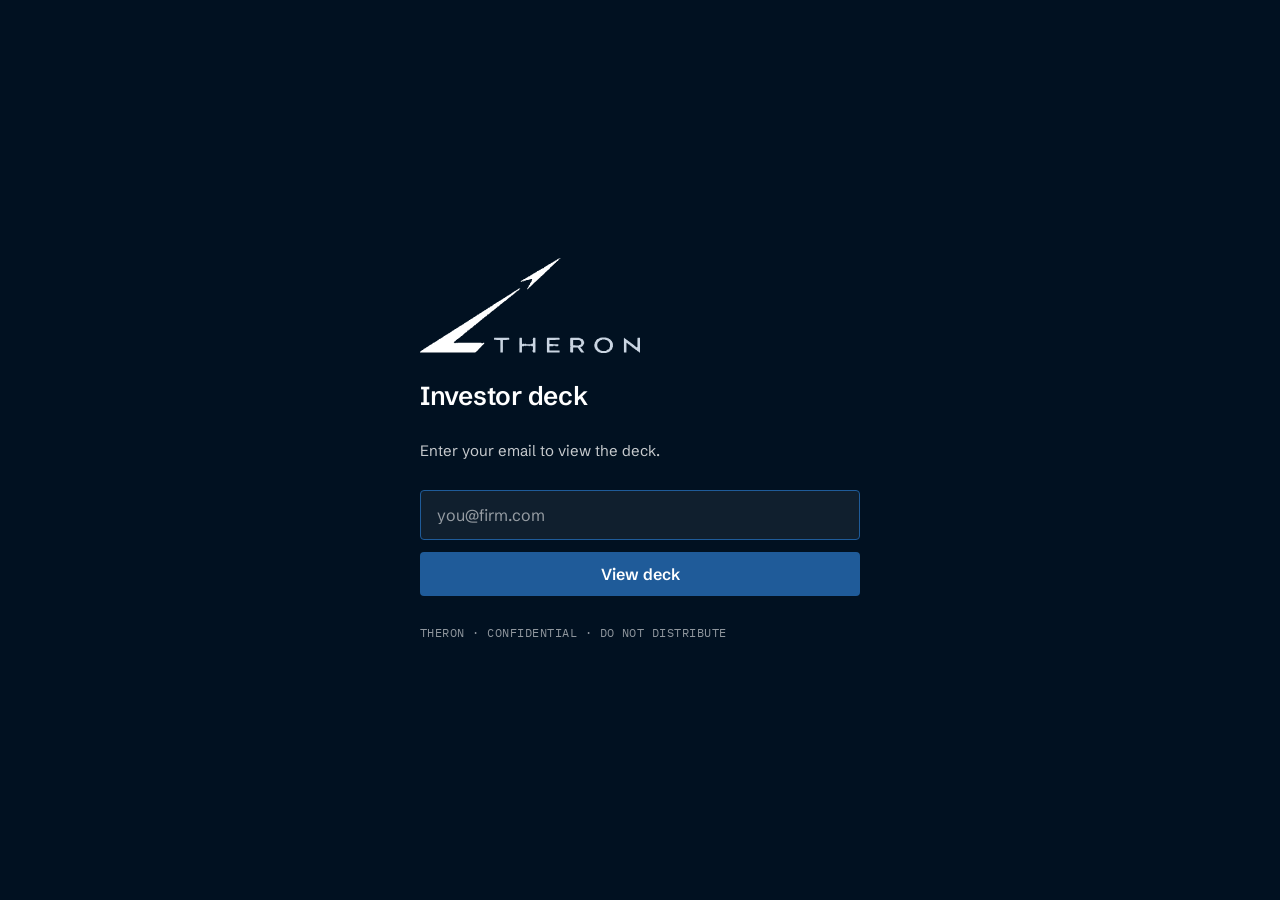
==== commit 1135e958: "Update /deck to latest deck revision from Claude Design (YouTube field-video embed on Evidence 1, re" ====
--- a/deck/index.html
+++ b/deck/index.html
@@ -32,8 +32,8 @@
 .gate-note{font:400 12px/1.5 var(--font-mono);color:var(--white-3);letter-spacing:.04em}
 
 /* ---- Deck ---- */
-#deck{position:fixed;inset:0;display:none;align-items:center;justify-content:center;user-select:none;-webkit-user-select:none;cursor:pointer}
-#stage{position:relative;width:1920px;height:1080px;transform-origin:center center;overflow:hidden;background:var(--near-black)}
+#deck{position:fixed;inset:0;display:none;user-select:none;-webkit-user-select:none;cursor:pointer}
+#stage{position:absolute;left:50%;top:50%;width:1920px;height:1080px;transform-origin:center center;overflow:hidden;background:var(--near-black)}
 #stage section{position:absolute;top:0;left:0;width:1920px;height:1080px;box-sizing:border-box}
 #stage section:not(.active){display:none !important}
 #hud{position:fixed;left:0;right:0;bottom:0;display:flex;align-items:center;justify-content:space-between;padding:14px 20px;z-index:50;pointer-events:none;opacity:.85}
@@ -138,67 +138,95 @@
   <div style="position:absolute;left:var(--d-pad-x);right:var(--d-pad-x);bottom:44px;display:flex;justify-content:space-between;font:400 var(--d-mono)/1 var(--font-mono);letter-spacing:.06em;text-transform:uppercase;color:var(--white-3)"><span>THERON DEFENSE</span><span>04</span></div>
 </section>
 
-<section data-label="Evidence 1: the reaction" style="background:var(--warm-light);color:var(--near-black);font-family:var(--font-sans);padding:var(--d-pad-top) var(--d-pad-x) var(--d-pad-bottom);box-sizing:border-box;display:flex;flex-direction:column;gap:var(--d-gap-title)" data-om-slide-id="8a651738">
-  <div style="display:flex;flex-direction:column;gap:var(--d-gap-item)">
+<section data-label="Evidence 1: the reaction" style="background:var(--warm-light);color:var(--near-black);font-family:var(--font-sans);padding:var(--d-pad-top) var(--d-pad-x) 110px;box-sizing:border-box;display:flex;flex-direction:column;gap:18px" data-om-slide-id="8a651738">
+  <div style="display:flex;flex-direction:column;gap:12px;flex:none">
     <h2 style="margin:0;font:700 var(--d-title)/1.05 var(--font-sans);letter-spacing:-.02em">Evidence 1: the reaction</h2>
-  </div>
-  <div style="display:grid;grid-template-columns:560px 1fr;gap:56px;flex:1;min-height:0">
-    <div style="display:flex;flex-direction:column;gap:20px">
-      <div style="position:relative;flex:1;min-height:0;background:var(--slate-blue);border-radius:4px;overflow:hidden">
-        <div style="position:absolute;inset:0"><img src="assets/theron-demo.gif" alt="Field demo footage" style="display:block;width:100%;height:100%;object-fit:cover"></div>
-        <div style="position:absolute;left:20px;top:20px;background:var(--near-black);color:#fff;padding:10px 14px;font:500 var(--d-mono)/1 var(--font-mono);letter-spacing:.06em;text-transform:uppercase">SHOTS SIMPLY CUT TOGETHER</div>
-      </div>
-      <div style="font:400 var(--d-small)/1.35 var(--font-sans);color:var(--ink-2)">What we showed: field video, no sizzle reel, no CGI.</div>
-    </div>
-    <div style="display:flex;flex-direction:column;gap:28px">
-      <div style="background:#fff;border:1px solid var(--line);border-radius:4px;padding:28px 32px;display:flex;flex-direction:column;gap:16px">
-        <div style="font:500 var(--d-mono)/1 var(--font-mono);letter-spacing:.06em;text-transform:uppercase;color:var(--brand-blue)">IMMEDIATE RESPONSE</div>
-        <div style="display:grid;grid-template-columns:1fr 1fr 1fr;gap:24px">
-          <div style="display:flex;flex-direction:column;gap:8px"><div style="font:500 var(--d-mono)/1 var(--font-mono);letter-spacing:.06em;text-transform:uppercase;color:var(--ink-3)">WHO</div><div style="font:500 var(--d-small)/1.3 var(--font-sans)">[Unit / organisation, by role]</div></div>
-          <div style="display:flex;flex-direction:column;gap:8px"><div style="font:500 var(--d-mono)/1 var(--font-mono);letter-spacing:.06em;text-transform:uppercase;color:var(--ink-3)">WHAT THEY SAID</div><div style="font:500 var(--d-small)/1.3 var(--font-sans)">[Quote or paraphrase]</div></div>
-          <div style="display:flex;flex-direction:column;gap:8px"><div style="font:500 var(--d-mono)/1 var(--font-mono);letter-spacing:.06em;text-transform:uppercase;color:var(--ink-3)">HOW FAST THEY MOVED</div><div style="font:500 var(--d-small)/1.3 var(--font-sans)">[Days from demo to next step]</div></div>
-        </div>
-      </div>
-      <div style="background:#fff;border:1px solid var(--line);border-radius:4px;padding:28px 32px;display:flex;flex-direction:column;gap:16px">
-        <div style="font:500 var(--d-mono)/1 var(--font-mono);letter-spacing:.06em;text-transform:uppercase;color:var(--brand-blue)">THE PIPELINE IT PRODUCED</div>
-        <div style="display:grid;grid-template-columns:1fr 1fr 1fr;gap:24px">
-          <div style="display:flex;flex-direction:column;gap:8px"><div style="font:500 var(--d-mono)/1 var(--font-mono);letter-spacing:.06em;text-transform:uppercase;color:var(--ink-3)">LOIS</div><div style="font:500 var(--d-body)/1.2 var(--font-mono)">0</div></div>
-          <div style="display:flex;flex-direction:column;gap:8px"><div style="font:500 var(--d-mono)/1 var(--font-mono);letter-spacing:.06em;text-transform:uppercase;color:var(--ink-3)">US MILITARY ENGAGEMENTS</div><div style="font:500 var(--d-body)/1.2 var(--font-mono)">0</div></div>
-          <div style="display:flex;flex-direction:column;gap:8px"><div style="font:500 var(--d-mono)/1 var(--font-mono);letter-spacing:.06em;text-transform:uppercase;color:var(--ink-3)">SIZE · STAGE</div><div style="font:500 var(--d-body)/1.2 var(--font-mono)">0</div></div>
-        </div>
-      </div>
-      <div style="background:var(--warm-mid);border-radius:4px;padding:24px 32px;font:500 var(--d-body)/1.25 var(--font-sans);text-wrap:pretty">This is how people react to the first working product, not the third.</div>
-    </div>
-  </div>
+    <p style="margin:0;font:500 var(--d-subtitle)/1.2 var(--font-sans);color:var(--brand-blue);text-wrap:pretty">Five organizations moved within two weeks of seeing the field video.</p>
+  </div>
+  <div style="display:grid;grid-template-columns:380px 1fr;gap:32px;flex:1;min-height:0;overflow:hidden">
+    <div style="display:flex;flex-direction:column;gap:16px;min-height:0">
+      <div style="position:relative;height:210px;flex:none;background:var(--slate-blue);border-radius:4px;overflow:hidden">
+        <iframe src="https://www.youtube.com/embed/QFc2HQFX7XM?rel=0&amp;modestbranding=1&amp;playsinline=1" title="Theron field video" referrerpolicy="strict-origin-when-cross-origin" allow="accelerometer; autoplay; clipboard-write; encrypted-media; gyroscope; picture-in-picture; web-share" allowfullscreen style="position:absolute;inset:0;width:100%;height:100%;border:0;display:block"></iframe>
+        <div style="position:absolute;left:16px;top:16px;background:var(--near-black);color:#fff;padding:8px 12px;pointer-events:none;font:500 22px/1 var(--font-mono);letter-spacing:.06em;text-transform:uppercase">TESTING SHOTS SIMPLY CUT TOGETHER</div>
+      </div>
+      <div style="background:#fff;border:1px solid var(--line);border-radius:4px;padding:16px 22px;display:flex;flex-direction:column;gap:12px;flex:1;min-height:0">
+        <div style="font:500 22px/1 var(--font-mono);letter-spacing:.06em;text-transform:uppercase;color:var(--brand-blue)">THE PIPELINE</div>
+        <div style="display:grid;grid-template-columns:52px 1fr;grid-auto-rows:minmax(54px,auto);row-gap:10px;column-gap:14px;align-items:start">
+          <div style="font:500 34px/27px var(--font-mono);letter-spacing:-.02em">1</div><div style="font:400 20px/27px var(--font-sans);color:var(--ink-2)">Signed Letter of intent, prime integrator</div>
+          <div style="font:500 34px/27px var(--font-mono);letter-spacing:-.02em;color:var(--signal-orange)">1</div><div style="font:400 20px/27px var(--font-sans);color:var(--ink-2)">Army CRADA</div>
+          <div style="font:500 34px/27px var(--font-mono);letter-spacing:-.02em">9</div><div style="font:400 20px/27px var(--font-sans);color:var(--ink-2)">US military organizations in requirement scoping</div>
+          <div style="font:500 34px/27px var(--font-mono);letter-spacing:-.02em">3</div><div style="font:400 20px/27px var(--font-sans);color:var(--ink-2)">Government test venues in motion: proving ground, battle lab, CRADA</div>
+          <div style="font:500 34px/27px var(--font-mono);letter-spacing:-.02em">5</div><div style="font:400 20px/27px var(--font-sans);color:var(--ink-2)">Vehicle integrator and UGV NDAs executed</div>
+        </div>
+      </div>
+    </div>
+    <div style="display:flex;flex-direction:column;min-height:0">
+      <div style="background:#fff;border:1px solid var(--line);border-radius:4px;padding:16px 26px 12px;display:flex;flex-direction:column;justify-content:space-between;gap:6px;flex:1">
+        <div style="display:grid;grid-template-columns:240px 1fr 400px;gap:0 24px;padding-bottom:8px;border-bottom:1px solid var(--line-strong);font:500 22px/1 var(--font-mono);letter-spacing:.06em;text-transform:uppercase;color:var(--ink-3)"><div>WHO</div><div>WHAT THEY SAID</div><div>WHAT THEY DID</div></div>
+        <div style="display:grid;grid-template-columns:240px 1fr 400px;gap:0 24px;padding:7px 0;border-bottom:1px solid var(--line);align-items:start">
+          <div style="font:600 22px/1.2 var(--font-sans)">Joint Force counter-UAS task force<span style="display:block;margin-top:3px;font:400 20px/1.25 var(--font-sans);color:var(--ink-3)">Marketplace lead; BG spearheading 25 Aug</span></div>
+          <div style="font:500 22px/1.28 var(--font-sans);text-wrap:pretty">“The capability you describe, a low-cost, autonomous kinetic interceptor, is certainly of interest to the Joint Force.”</div>
+          <div style="font:400 20px/1.3 var(--font-sans);color:var(--ink-2)">Reply in 17 hours, eight staff copied; solution brief being shepherded through CSO.</div>
+        </div>
+        <div style="display:grid;grid-template-columns:240px 1fr 400px;gap:0 24px;padding:7px 0;border-bottom:1px solid var(--line);align-items:start">
+          <div style="font:600 22px/1.2 var(--font-sans)">DEVCOM Armaments Center<span style="display:block;margin-top:3px;font:400 20px/1.25 var(--font-sans);color:var(--ink-3)">Director spearheading, C-UAS division charged</span></div>
+          <div style="font:500 22px/1.28 var(--font-sans);text-wrap:pretty">“We’re pretty selective over which vendors we collaborate with … we are definitely interested in your technology.”</div>
+          <div style="font:400 20px/1.3 var(--font-sans);color:var(--ink-2)">CRADA offered the day after we met in person.</div>
+        </div>
+        <div style="display:grid;grid-template-columns:240px 1fr 400px;gap:0 24px;padding:7px 0;border-bottom:1px solid var(--line);align-items:start">
+          <div style="font:600 22px/1.2 var(--font-sans)">MSI Defense Solutions<span style="display:block;margin-top:3px;font:400 20px/1.25 var(--font-sans);color:var(--ink-3)">VP and GM, air defense programs (COL, ret.)</span></div>
+          <div style="font:500 22px/1.28 var(--font-sans);text-wrap:pretty">“a strong business case for a DoW acquisition of <span style="white-space:nowrap">100–1,000</span> units”</div>
+          <div style="font:400 20px/1.3 var(--font-sans);color:var(--ink-2)">Letter of intent two weeks after we met; $10–50M by its own estimate; booth space offered at Modern Warfare Week.</div>
+        </div>
+        <div style="display:grid;grid-template-columns:240px 1fr 400px;gap:0 24px;padding:7px 0;border-bottom:1px solid var(--line);align-items:start">
+          <div style="font:600 22px/1.2 var(--font-sans)">Army requirements branch, Fort Benning<span style="display:block;margin-top:3px;font:400 20px/1.25 var(--font-sans);color:var(--ink-3)">Counter-RAS branch chief</span></div>
+          <div style="font:500 22px/1.28 var(--font-sans);text-wrap:pretty">“a new player in the micro RWS space … very promising video”</div>
+          <div style="font:400 20px/1.3 var(--font-sans);color:var(--ink-2)">USASOC acquisition introduced the Monday after; it replied that morning and forwarded us to 13 more SOCOM addresses.</div>
+        </div>
+        <div style="display:grid;grid-template-columns:240px 1fr 400px;gap:0 24px;padding:7px 0;align-items:start">
+          <div style="font:600 22px/1.2 var(--font-sans)">European vehicle OEM, US arm<span style="display:block;margin-top:3px;font:400 20px/1.25 var(--font-sans);color:var(--ink-3)">BD lead, North America</span></div>
+          <div style="font:500 22px/1.28 var(--font-sans);text-wrap:pretty">“I am impressed with the performance and form factor and it will fit well with our platform.”</div>
+          <div style="font:400 20px/1.3 var(--font-sans);color:var(--ink-2)">Replied in two days; agreed to meet its uncrewed team at AUSA in October.</div>
+        </div>
+      </div>
+    </div>
+  </div>
+  <div style="flex:none;font:400 22px/1.35 var(--font-mono);letter-spacing:.02em;color:var(--ink-3)">FACTS AND QUOTES FROM CORRESPONDENCE, 27 AUG TO 21 SEP 2026</div>
   <div style="position:absolute;left:var(--d-pad-x);right:var(--d-pad-x);bottom:44px;display:flex;justify-content:space-between;font:400 var(--d-mono)/1 var(--font-mono);letter-spacing:.06em;text-transform:uppercase;color:var(--ink-3)"><span>THERON DEFENSE</span><span>05</span></div>
 </section>
 
-<section data-label="Evidence 2: Ukraine and Israel" style="background:var(--warm-light);color:var(--near-black);font-family:var(--font-sans);padding:var(--d-pad-top) var(--d-pad-x) var(--d-pad-bottom);box-sizing:border-box;display:flex;flex-direction:column;gap:var(--d-gap-title)" data-om-slide-id="836647dc">
-  <div style="display:flex;flex-direction:column;gap:var(--d-gap-item)">
+<section data-label="Evidence 2: Ukraine and Israel" style="background:var(--warm-light);color:var(--near-black);font-family:var(--font-sans);padding:var(--d-pad-top) var(--d-pad-x) 110px;box-sizing:border-box;display:flex;flex-direction:column;gap:20px" data-om-slide-id="836647dc">
+  <div style="display:flex;flex-direction:column;gap:18px;flex:none">
     <h2 style="margin:0;font:700 var(--d-title)/1.05 var(--font-sans);letter-spacing:-.02em">Evidence 2: Ukraine and Israel</h2>
-    <p style="margin:0;font:500 var(--d-subtitle)/1.2 var(--font-sans);color:var(--brand-blue);text-wrap:pretty">A Ukrainian demo is a US demo. SOCOM scouts are in the room.</p>
-  </div>
-  <div style="display:grid;grid-template-columns:1fr 1fr;gap:40px;flex:1;min-height:0">
-    <div style="background:#fff;border:1px solid var(--line);border-radius:4px;padding:32px 36px;display:flex;flex-direction:column;gap:20px">
-      <div style="font:500 var(--d-mono)/1 var(--font-mono);letter-spacing:.06em;text-transform:uppercase;color:var(--brand-blue)">UKRAINE</div>
-      <div style="font:600 var(--d-body)/1.25 var(--font-sans);text-wrap:pretty">Combat customer. US observers present at demos.</div>
-      <div style="display:grid;grid-template-columns:260px 1fr;row-gap:14px;column-gap:24px;padding-top:12px;border-top:1px solid var(--line)">
-        <div style="font:500 var(--d-mono)/1.3 var(--font-mono);letter-spacing:.06em;text-transform:uppercase;color:var(--ink-3)">UNITS</div><div style="font:500 var(--d-small)/1.3 var(--font-sans)">[By role]</div>
-        <div style="font:500 var(--d-mono)/1.3 var(--font-mono);letter-spacing:.06em;text-transform:uppercase;color:var(--ink-3)">STAGE</div><div style="font:500 var(--d-small)/1.3 var(--font-sans)">[Demo · test · LOI]</div>
-        <div style="font:500 var(--d-mono)/1.3 var(--font-mono);letter-spacing:.06em;text-transform:uppercase;color:var(--ink-3)">NEAR-TERM MILESTONE</div><div style="font:500 var(--d-small)/1.3 var(--font-sans)">[What · when]</div>
-      </div>
-    </div>
-    <div style="background:#fff;border:1px solid var(--line);border-radius:4px;padding:32px 36px;display:flex;flex-direction:column;gap:20px">
-      <div style="font:500 var(--d-mono)/1 var(--font-mono);letter-spacing:.06em;text-transform:uppercase;color:var(--brand-blue)">ISRAEL</div>
-      <div style="font:600 var(--d-body)/1.25 var(--font-sans);text-wrap:pretty">Same shape: combat validation US acquisitions already trusts.</div>
-      <div style="display:grid;grid-template-columns:260px 1fr;row-gap:14px;column-gap:24px;padding-top:12px;border-top:1px solid var(--line)">
-        <div style="font:500 var(--d-mono)/1.3 var(--font-mono);letter-spacing:.06em;text-transform:uppercase;color:var(--ink-3)">UNITS</div><div style="font:500 var(--d-small)/1.3 var(--font-sans)">[By role]</div>
-        <div style="font:500 var(--d-mono)/1.3 var(--font-mono);letter-spacing:.06em;text-transform:uppercase;color:var(--ink-3)">STAGE</div><div style="font:500 var(--d-small)/1.3 var(--font-sans)">[Demo · test · LOI]</div>
-        <div style="font:500 var(--d-mono)/1.3 var(--font-mono);letter-spacing:.06em;text-transform:uppercase;color:var(--ink-3)">NEAR-TERM MILESTONE</div><div style="font:500 var(--d-small)/1.3 var(--font-sans)">[What · when]</div>
-      </div>
-    </div>
-  </div>
-  <div style="background:var(--warm-mid);border-radius:4px;padding:24px 32px;font:500 var(--d-body)/1.25 var(--font-sans);text-wrap:pretty">Any US company with a working product would be doing this. None are.</div>
+    <p style="margin:0;font:500 var(--d-subtitle)/1.2 var(--font-sans);color:var(--brand-blue);text-wrap:pretty">A Ukrainian test can double as a US test. USASOC is already asking.</p>
+  </div>
+  <div style="display:grid;grid-template-columns:1.2fr 1fr;gap:28px;flex:1;min-height:0;overflow:hidden">
+    <div style="background:#fff;border:1px solid var(--line);border-radius:4px;border-top:3px solid var(--brand-blue);padding:20px 28px;display:flex;flex-direction:column;gap:12px;min-height:0">
+      <div style="font:500 22px/1 var(--font-mono);letter-spacing:.06em;text-transform:uppercase;color:var(--brand-blue)">UKRAINE</div>
+      <div style="font:600 32px/1.2 var(--font-sans);letter-spacing:-.01em;text-wrap:pretty">A frontline brigade put our evaluation request on its letterhead three weeks after a cold email.</div>
+      <div style="display:grid;grid-template-columns:150px 1fr;row-gap:10px;column-gap:20px;padding-top:10px;border-top:1px solid var(--line)">
+        <div style="font:500 21px/1.3 var(--font-mono);letter-spacing:.06em;text-transform:uppercase;color:var(--ink-3)">UNITS</div><div style="font:400 22px/1.3 var(--font-sans);text-wrap:pretty">47th Separate Mechanized Brigade “Magura”: evaluation request drafted on brigade letterhead, 21 Sep.</div>
+        <div style="font:500 21px/1.3 var(--font-mono);letter-spacing:.06em;text-transform:uppercase;color:var(--ink-3)">STAGE</div><div style="font:400 22px/1.3 var(--font-sans);text-wrap:pretty">Six units on the brigade’s draft; evaluation period to be set by the brigade; signature pending. Temporary-export license application in progress.</div>
+        <div style="font:500 21px/1.3 var(--font-mono);letter-spacing:.06em;text-transform:uppercase;color:var(--ink-3)">NEXT</div><div style="font:400 22px/1.3 var(--font-sans);text-wrap:pretty">Combat evaluation with the brigade and SOCOM once the license issues (60 to 90 days from filing); November is the brigade’s target.</div>
+        <div style="font:500 21px/1.3 var(--font-mono);letter-spacing:.06em;text-transform:uppercase;color:var(--ink-3)">HOW FAST</div><div style="font:400 22px/1.3 var(--font-sans);text-wrap:pretty">Cold email 31 Aug · reply and unit introduction in <span style="color:var(--signal-orange);font-weight:600">38 hours</span> · request on their letterhead in three weeks.</div>
+      </div>
+    </div>
+    <div style="background:#fff;border:1px solid var(--line);border-radius:4px;border-top:3px solid var(--brand-blue);padding:20px 28px;display:flex;flex-direction:column;gap:12px;min-height:0">
+      <div style="font:500 22px/1 var(--font-mono);letter-spacing:.06em;text-transform:uppercase;color:var(--brand-blue)">ISRAEL</div>
+      <div style="font:600 32px/1.2 var(--font-sans);letter-spacing:-.01em;text-wrap:pretty">An Israeli drone-warfare veteran and two venture firms asked for the deck and a call.</div>
+      <div style="display:grid;grid-template-columns:150px 1fr;row-gap:10px;column-gap:20px;padding-top:10px;border-top:1px solid var(--line)">
+        <div style="font:500 21px/1.3 var(--font-mono);letter-spacing:.06em;text-transform:uppercase;color:var(--ink-3)">PEOPLE</div><div style="font:400 22px/1.3 var(--font-sans);text-wrap:pretty">IDF veteran with extensive drone-warfare experience: three operational questions 17 Sep, “very interested”; introduction planned 25 Sep.</div>
+        <div style="font:500 21px/1.3 var(--font-mono);letter-spacing:.06em;text-transform:uppercase;color:var(--ink-3)">INVESTORS</div><div style="font:400 22px/1.3 var(--font-sans);text-wrap:pretty">Two venture firms committed first calls 18 Sep, one Boston, one international; a partner offered to meet this week; deck sent 21 Sep.</div>
+        <div style="font:500 21px/1.3 var(--font-mono);letter-spacing:.06em;text-transform:uppercase;color:var(--ink-3)">STAGE</div><div style="font:400 22px/1.3 var(--font-sans);text-wrap:pretty">Introductions; an industry partner is circulating our brief under NDA.</div>
+        <div style="font:500 21px/1.3 var(--font-mono);letter-spacing:.06em;text-transform:uppercase;color:var(--ink-3)">HOW FAST</div><div style="font:400 22px/1.3 var(--font-sans);text-wrap:pretty">Connector asked 8 Sep · IDF questions 17 Sep · two VC calls committed 18 Sep.</div>
+      </div>
+    </div>
+  </div>
+  <div style="flex:none;background:var(--warm-mid);color:var(--near-black);border-radius:4px;padding:14px 28px;display:grid;grid-template-columns:1fr 760px;gap:28px;align-items:center">
+    <div style="font:500 var(--d-small)/1.3 var(--font-sans);text-wrap:pretty">“We just ran a test for SOCOM in country. If yours works, I can arrange the same there.”</div>
+    <div style="font:400 22px/1.35 var(--font-mono);letter-spacing:.04em;text-transform:uppercase;color:var(--ink-3)">A US CONTRACTOR WORKING WITH SOCOM IN UKRAINE, BY HIS ACCOUNT · 8 SEP 2026</div>
+  </div>
+  <div style="flex:none;font:400 22px/1.35 var(--font-mono);letter-spacing:.02em;color:var(--ink-3)">USASOC ACQUISITION ENGAGED 21 SEP · A UKRAINIAN PROCUREMENT FOUNDATION ASKED FOR THE BRIEF WITHIN 8 HOURS · BRAVE1 APPLICATION FILED 29 AUG · ISRAELI INTEREST VIA MULTIPLE CONNECTORS, 8 TO 21 SEP</div>
   <div style="position:absolute;left:var(--d-pad-x);right:var(--d-pad-x);bottom:44px;display:flex;justify-content:space-between;font:400 var(--d-mono)/1 var(--font-mono);letter-spacing:.06em;text-transform:uppercase;color:var(--ink-3)"><span>THERON DEFENSE</span><span>06</span></div>
 </section>
 
@@ -273,13 +301,13 @@
       <div style="display:flex;flex-direction:column;gap:10px;padding-top:20px;border-top:1px solid var(--line)"><div style="align-self:flex-start;background:var(--brand-blue);color:#fff;padding:10px 14px;font:500 var(--d-mono)/1 var(--font-mono);letter-spacing:.06em;text-transform:uppercase">HIRES</div><div style="display:flex;gap:12px;align-items:baseline"><div style="font:400 var(--d-small)/1.3 var(--font-sans);color:var(--brand-blue)">·</div><div style="font:400 var(--d-small)/1.3 var(--font-sans);color:var(--ink-2)">Forward-deployed engineers to run every engagement</div></div></div>
     </div>
   </div>
-  <div style="position:absolute;left:var(--d-pad-x);right:var(--d-pad-x);bottom:44px;display:flex;justify-content:space-between;font:400 var(--d-mono)/1 var(--font-mono);letter-spacing:.06em;text-transform:uppercase;color:var(--ink-3)"><span>THERON DEFENSE</span><span>10</span></div>
+  <div style="position:absolute;left:var(--d-pad-x);right:var(--d-pad-x);bottom:44px;display:flex;justify-content:space-between;font:400 var(--d-mono)/1 var(--font-mono);letter-spacing:.06em;text-transform:uppercase;color:var(--ink-3)"><span>THERON DEFENSE</span><span>08</span></div>
 </section><section data-label="The ask" style="background:var(--warm-light);color:var(--near-black);font-family:var(--font-sans);box-sizing:border-box;display:grid;grid-template-columns:minmax(0,1fr) 960px;overflow:hidden" data-om-slide-id="5e3f821a">
   <div style="position:relative;padding:var(--d-pad-top) 64px var(--d-pad-bottom) var(--d-pad-x);display:flex;flex-direction:column;justify-content:center;gap:var(--d-gap-item)">
     <h2 style="margin:0;font:700 var(--d-title)/1.05 var(--font-sans);letter-spacing:-.02em">The ask</h2>
     <div style="margin-top:var(--d-gap-item);font:500 144px/1 var(--font-mono);letter-spacing:-.03em;color:var(--signal-orange)">$4–10M</div>
     <p style="margin:var(--d-gap-item) 0 0;font:500 var(--d-subtitle)/1.2 var(--font-sans);text-wrap:pretty;max-width:800px">while the window is open.</p>
-    <div style="position:absolute;left:var(--d-pad-x);right:64px;bottom:44px;display:flex;justify-content:space-between;font:400 var(--d-mono)/1 var(--font-mono);letter-spacing:.06em;text-transform:uppercase;color:var(--ink-3)"><span>THERON DEFENSE</span><span>11</span></div>
+    <div style="position:absolute;left:var(--d-pad-x);right:64px;bottom:44px;display:flex;justify-content:space-between;font:400 var(--d-mono)/1 var(--font-mono);letter-spacing:.06em;text-transform:uppercase;color:var(--ink-3)"><span>THERON DEFENSE</span><span>09</span></div>
   </div>
   <div style="position:relative;height:1080px;background:var(--slate-blue);overflow:hidden">
     <img src="assets/grinding-2026-06-22-tall.png" alt="Grinding the turret mount in the workshop, 22 June 2026" style="display:block;width:100%;height:100%;object-fit:cover;transform:scaleX(-1)">
@@ -310,7 +338,7 @@
       </div>
     </div>
   </div>
-  <div style="position:absolute;left:var(--d-pad-x);right:var(--d-pad-x);bottom:44px;display:flex;justify-content:space-between;font:400 var(--d-mono)/1 var(--font-mono);letter-spacing:.06em;text-transform:uppercase;color:var(--ink-3)"><span>THERON DEFENSE</span><span>12</span></div>
+  <div style="position:absolute;left:var(--d-pad-x);right:var(--d-pad-x);bottom:44px;display:flex;justify-content:space-between;font:400 var(--d-mono)/1 var(--font-mono);letter-spacing:.06em;text-transform:uppercase;color:var(--ink-3)"><span>THERON DEFENSE</span><span>10</span></div>
 </section>
 
 <section data-label="Appendix" style="background:var(--brand-blue);color:#fff;font-family:var(--font-sans);padding:var(--d-pad-top) var(--d-pad-x) var(--d-pad-bottom);box-sizing:border-box;display:flex;flex-direction:column;justify-content:center;gap:64px" data-om-slide-id="2c6576f3">
@@ -322,11 +350,11 @@
     </div>
   </div>
   <div style="display:grid;grid-template-columns:repeat(3,minmax(0,1fr));gap:32px;padding-left:48px">
-    <div style="display:flex;flex-direction:column;gap:12px;padding-top:20px;border-top:1px solid rgba(255,255,255,.3)"><div style="font:500 var(--d-mono)/1 var(--font-mono);letter-spacing:.06em;color:rgba(255,255,255,.72)">14</div><div style="font:500 var(--d-body)/1.2 var(--font-sans)">The playbook</div></div>
-    <div style="display:flex;flex-direction:column;gap:12px;padding-top:20px;border-top:1px solid rgba(255,255,255,.3)"><div style="font:500 var(--d-mono)/1 var(--font-mono);letter-spacing:.06em;color:rgba(255,255,255,.72)">15</div><div style="font:500 var(--d-body)/1.2 var(--font-sans)">The team</div></div>
-    <div style="display:flex;flex-direction:column;gap:12px;padding-top:20px;border-top:1px solid rgba(255,255,255,.3)"><div style="font:500 var(--d-mono)/1 var(--font-mono);letter-spacing:.06em;color:rgba(255,255,255,.72)">16</div><div style="font:500 var(--d-body)/1.2 var(--font-sans)">The problem we solve today</div></div>
-  </div>
-  <div style="position:absolute;left:var(--d-pad-x);right:var(--d-pad-x);bottom:44px;display:flex;justify-content:space-between;font:400 var(--d-mono)/1 var(--font-mono);letter-spacing:.06em;text-transform:uppercase;color:rgba(255,255,255,.72)"><span>THERON DEFENSE</span><span>13</span></div>
+    <div style="display:flex;flex-direction:column;gap:12px;padding-top:20px;border-top:1px solid rgba(255,255,255,.3)"><div style="font:500 var(--d-mono)/1 var(--font-mono);letter-spacing:.06em;color:rgba(255,255,255,.72)">12</div><div style="font:500 var(--d-body)/1.2 var(--font-sans)">The playbook</div></div>
+    <div style="display:flex;flex-direction:column;gap:12px;padding-top:20px;border-top:1px solid rgba(255,255,255,.3)"><div style="font:500 var(--d-mono)/1 var(--font-mono);letter-spacing:.06em;color:rgba(255,255,255,.72)">13</div><div style="font:500 var(--d-body)/1.2 var(--font-sans)">The team</div></div>
+    <div style="display:flex;flex-direction:column;gap:12px;padding-top:20px;border-top:1px solid rgba(255,255,255,.3)"><div style="font:500 var(--d-mono)/1 var(--font-mono);letter-spacing:.06em;color:rgba(255,255,255,.72)">14</div><div style="font:500 var(--d-body)/1.2 var(--font-sans)">The problem we solve today</div></div>
+  </div>
+  <div style="position:absolute;left:var(--d-pad-x);right:var(--d-pad-x);bottom:44px;display:flex;justify-content:space-between;font:400 var(--d-mono)/1 var(--font-mono);letter-spacing:.06em;text-transform:uppercase;color:rgba(255,255,255,.72)"><span>THERON DEFENSE</span><span>11</span></div>
 </section>
 
 <section data-label="The playbook" style="background:var(--warm-light);color:var(--near-black);font-family:var(--font-sans);padding:var(--d-pad-top) var(--d-pad-x) var(--d-pad-bottom);box-sizing:border-box;display:flex;flex-direction:column;gap:32px" data-om-slide-id="2a445b50">
@@ -362,7 +390,7 @@
       </div>
     </div>
   </div>
-  <div style="position:absolute;left:var(--d-pad-x);right:var(--d-pad-x);bottom:44px;display:flex;justify-content:space-between;font:400 var(--d-mono)/1 var(--font-mono);letter-spacing:.06em;text-transform:uppercase;color:var(--ink-3)"><span>THERON DEFENSE</span><span>14</span></div>
+  <div style="position:absolute;left:var(--d-pad-x);right:var(--d-pad-x);bottom:44px;display:flex;justify-content:space-between;font:400 var(--d-mono)/1 var(--font-mono);letter-spacing:.06em;text-transform:uppercase;color:var(--ink-3)"><span>THERON DEFENSE</span><span>12</span></div>
 </section>
 
 <section data-label="The team" style="background:var(--warm-light);color:var(--near-black);font-family:var(--font-sans);padding:var(--d-pad-top) var(--d-pad-x) var(--d-pad-bottom);box-sizing:border-box;display:flex;flex-direction:column;gap:40px" data-om-slide-id="01c86c81">
@@ -374,7 +402,7 @@
     <div style="background:#fff;border:1px solid var(--line);border-radius:4px;overflow:hidden;display:flex;flex-direction:column"><div style="height:520px;flex:none;overflow:hidden;background:var(--warm-mid)"><img src="https://therondefense.com/assets/team/chandler/01.jpg" alt="Chandler Johnson" style="display:block;width:100%;height:100%;object-fit:cover;object-position:center top"></div><div style="display:flex;flex-direction:column;gap:10px;padding:28px 32px"><div style="font:600 var(--d-subtitle)/1.15 var(--font-sans)">Chandler Johnson</div><div style="font:500 var(--d-mono)/1 var(--font-mono);letter-spacing:.06em;text-transform:uppercase;color:var(--brand-blue)">CTO</div><div style="font:400 var(--d-body)/1.3 var(--font-sans);color:var(--ink-2)">Hardware</div></div></div>
     <div style="background:#fff;border:1px solid var(--line);border-radius:4px;overflow:hidden;display:flex;flex-direction:column"><div style="height:520px;flex:none;overflow:hidden;background:var(--warm-mid)"><img src="https://therondefense.com/assets/team/george/01.jpg?v=2" alt="George Staruch" style="display:block;width:100%;height:100%;object-fit:cover;object-position:center 12%"></div><div style="display:flex;flex-direction:column;gap:10px;padding:28px 32px"><div style="font:600 var(--d-subtitle)/1.15 var(--font-sans)">George Staruch</div><div style="font:500 var(--d-mono)/1 var(--font-mono);letter-spacing:.06em;text-transform:uppercase;color:var(--brand-blue)">COO</div><div style="font:400 var(--d-body)/1.3 var(--font-sans);color:var(--ink-2)">Operations · Contracting · GTM</div></div></div>
   </div>
-  <div style="position:absolute;left:var(--d-pad-x);right:var(--d-pad-x);bottom:44px;display:flex;justify-content:space-between;font:400 var(--d-mono)/1 var(--font-mono);letter-spacing:.06em;text-transform:uppercase;color:var(--ink-3)"><span>THERON DEFENSE</span><span>15</span></div>
+  <div style="position:absolute;left:var(--d-pad-x);right:var(--d-pad-x);bottom:44px;display:flex;justify-content:space-between;font:400 var(--d-mono)/1 var(--font-mono);letter-spacing:.06em;text-transform:uppercase;color:var(--ink-3)"><span>THERON DEFENSE</span><span>13</span></div>
 </section>
 
 <section data-label="The problem" style="background:var(--warm-light);color:var(--near-black);font-family:var(--font-sans);padding:var(--d-pad-top) var(--d-pad-x) var(--d-pad-bottom);box-sizing:border-box;display:flex;flex-direction:column;gap:var(--d-gap-title)" data-om-slide-id="aae217c0">
@@ -391,7 +419,7 @@
     <div style="background:#fff;border:1px solid var(--line);border-radius:4px;padding:28px 32px;display:flex;flex-direction:column;justify-content:center;gap:12px"><div style="font:600 var(--d-body)/1.2 var(--font-sans);text-wrap:pretty">Small drones are deployed in the millions. A turret has to be equally mass-manufacturable.</div></div>
   </div>
   </div>
-  <div style="position:absolute;left:var(--d-pad-x);right:var(--d-pad-x);bottom:44px;display:flex;justify-content:space-between;font:400 var(--d-mono)/1 var(--font-mono);letter-spacing:.06em;text-transform:uppercase;color:var(--ink-3)"><span>THERON DEFENSE</span><span>16</span></div>
+  <div style="position:absolute;left:var(--d-pad-x);right:var(--d-pad-x);bottom:44px;display:flex;justify-content:space-between;font:400 var(--d-mono)/1 var(--font-mono);letter-spacing:.06em;text-transform:uppercase;color:var(--ink-3)"><span>THERON DEFENSE</span><span>14</span></div>
 </section>
   </div>
 </div>
@@ -452,7 +480,7 @@
 
   function fit() {
     var s = Math.min(window.innerWidth / 1920, window.innerHeight / 1080);
-    stage.style.transform = 'scale(' + s + ')';
+    stage.style.transform = 'translate(-50%, -50%) scale(' + s + ')';
   }
   window.addEventListener('resize', fit);
 
